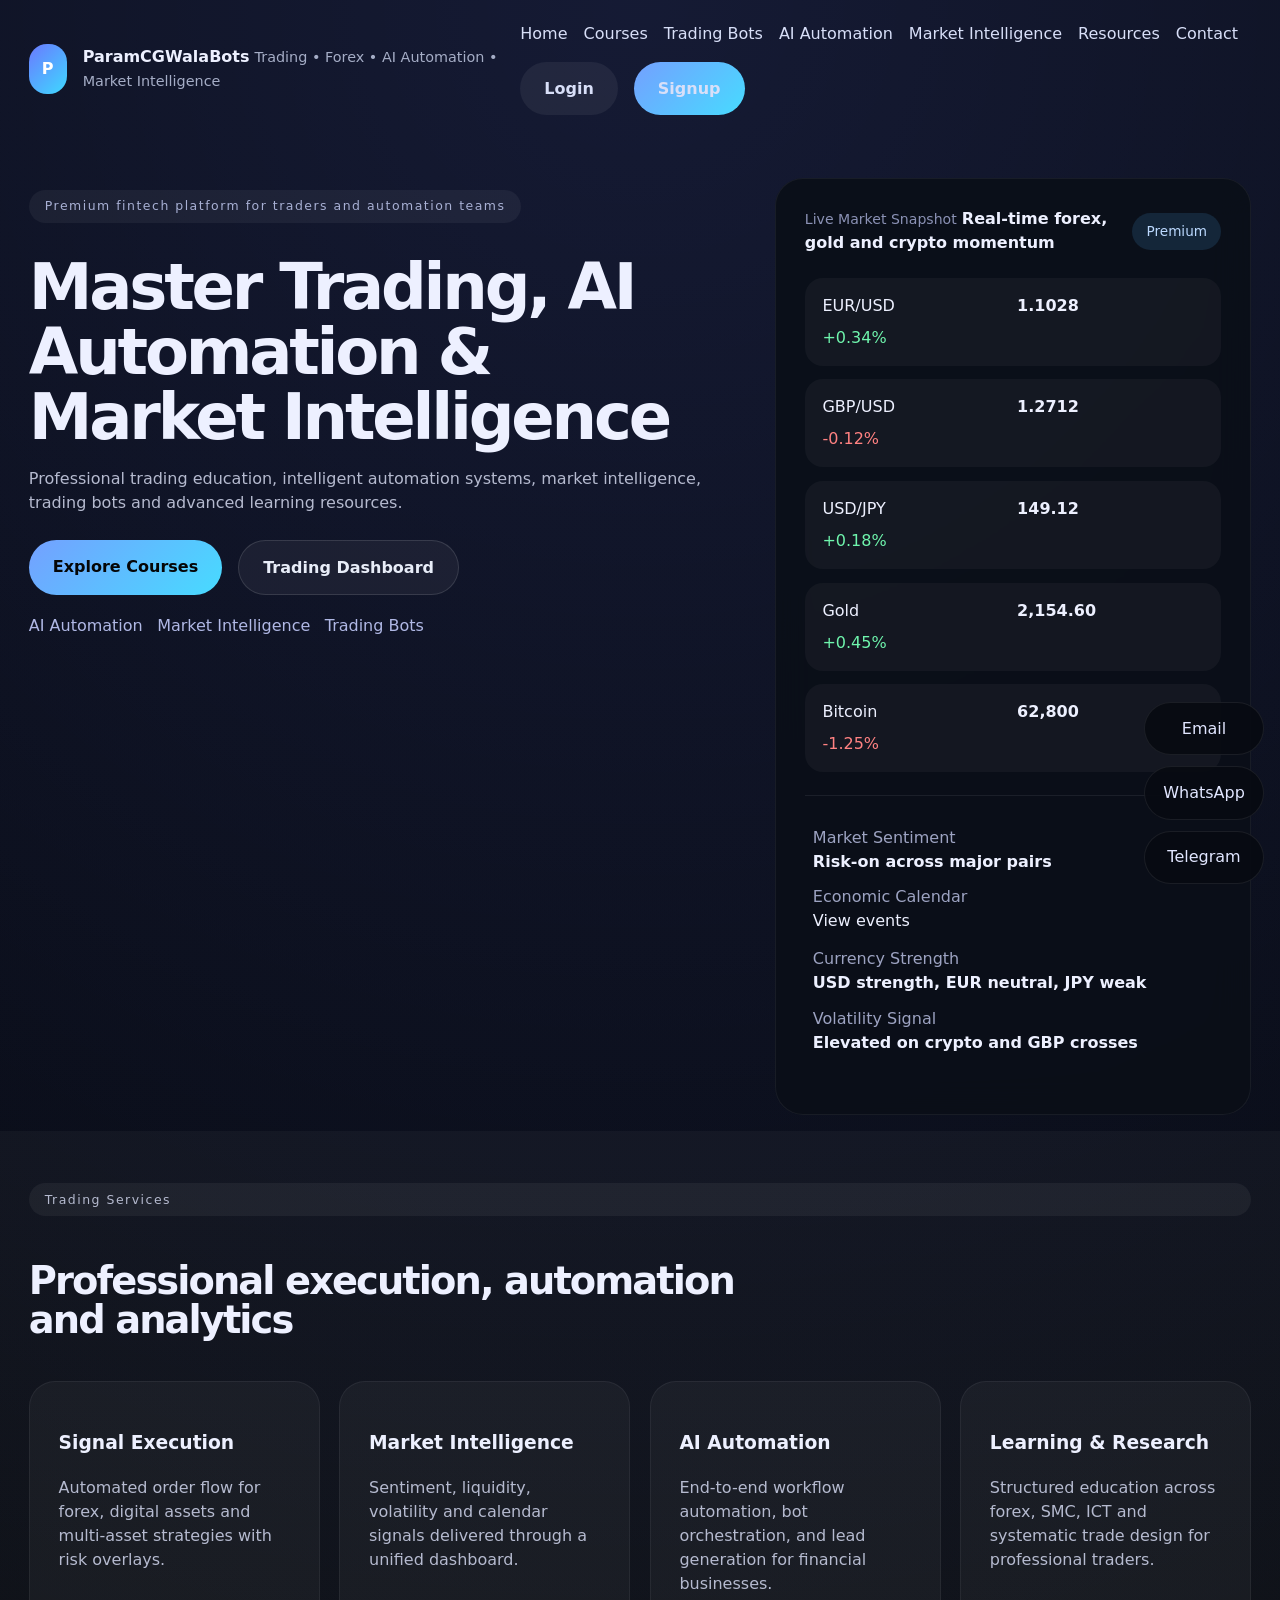
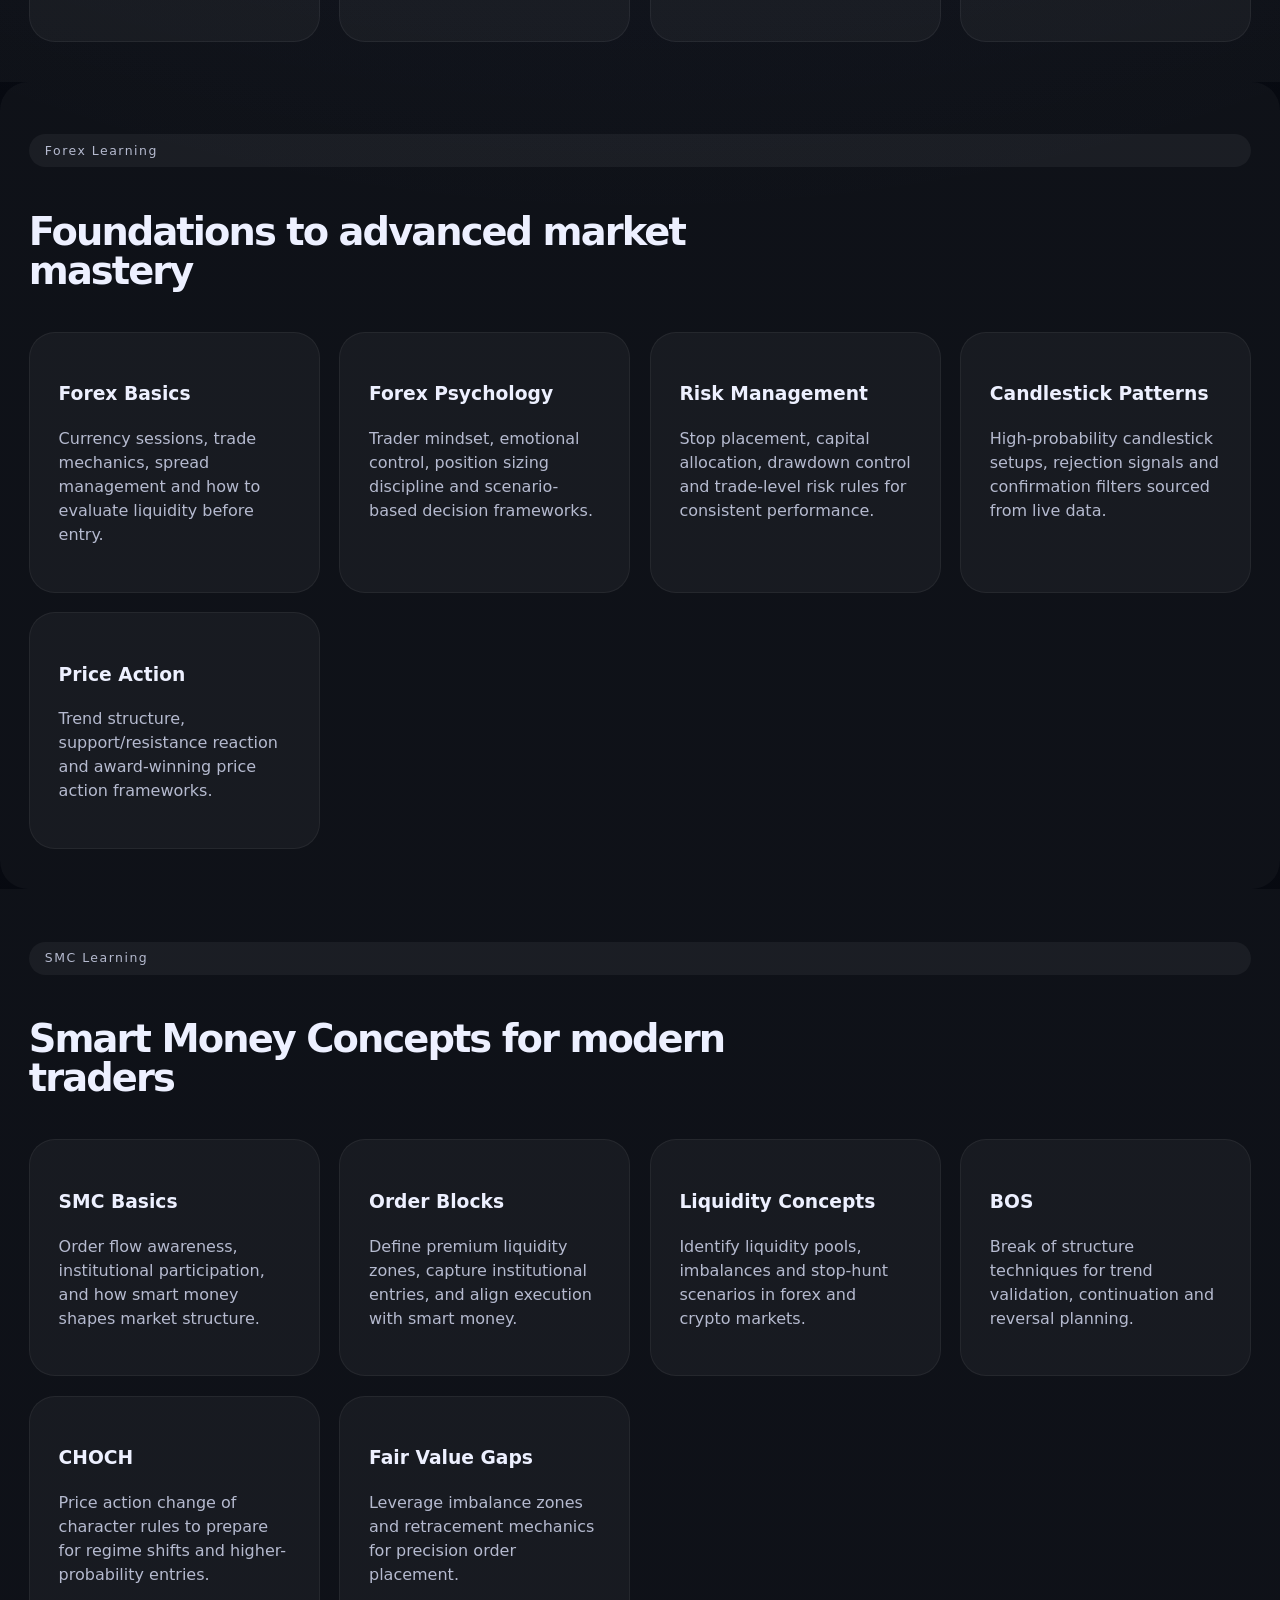
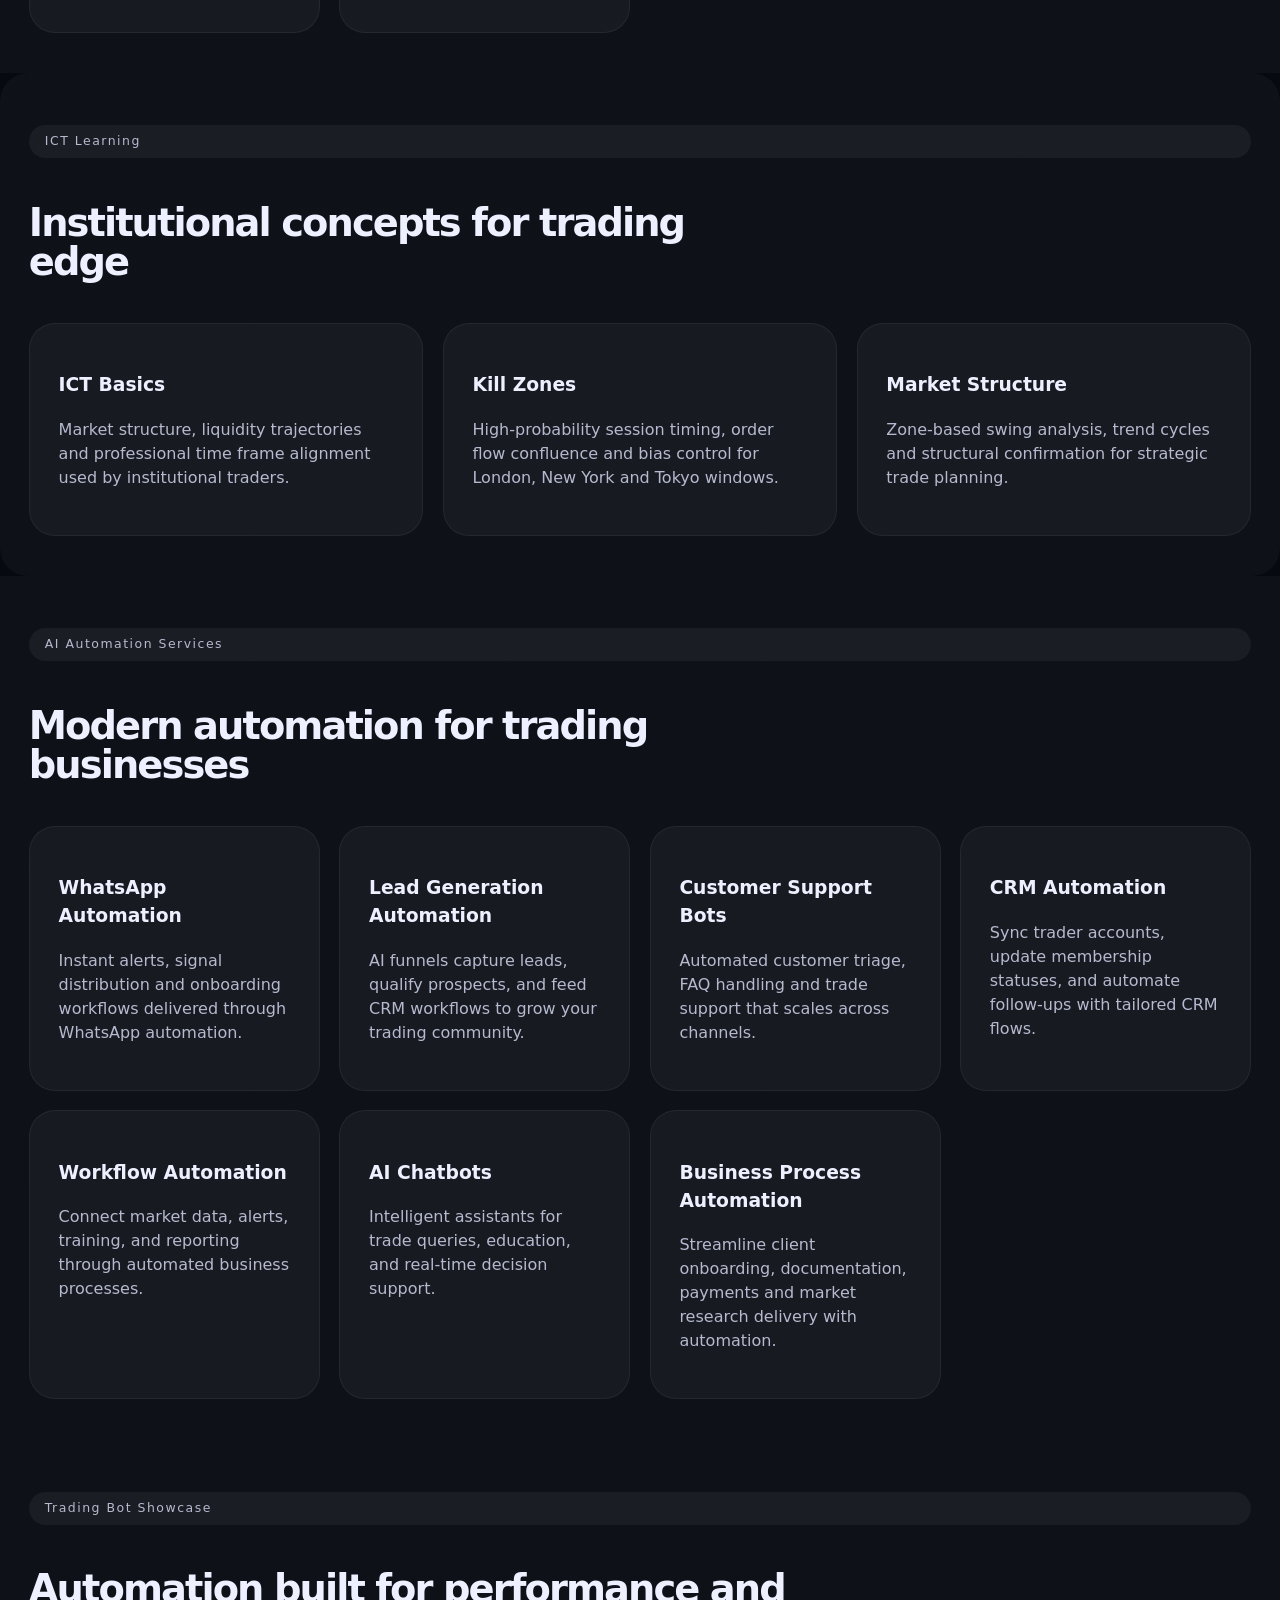
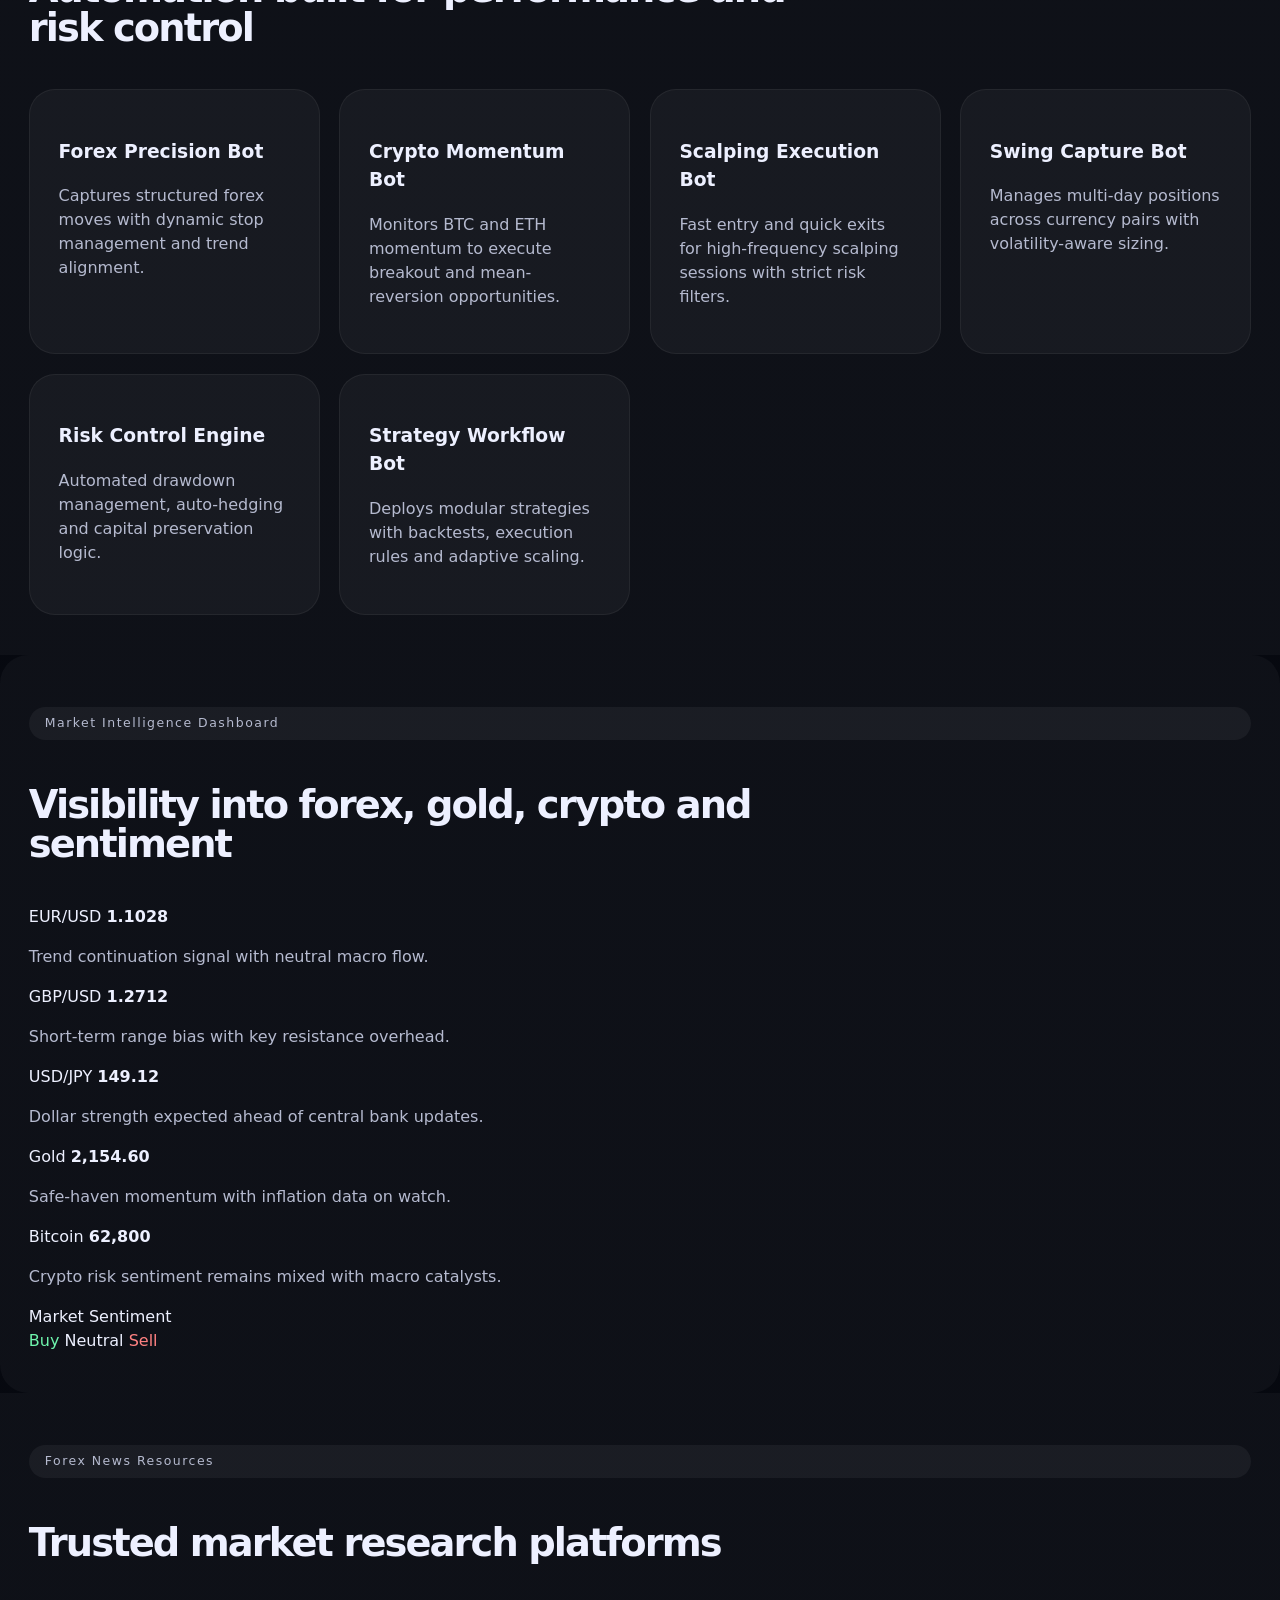
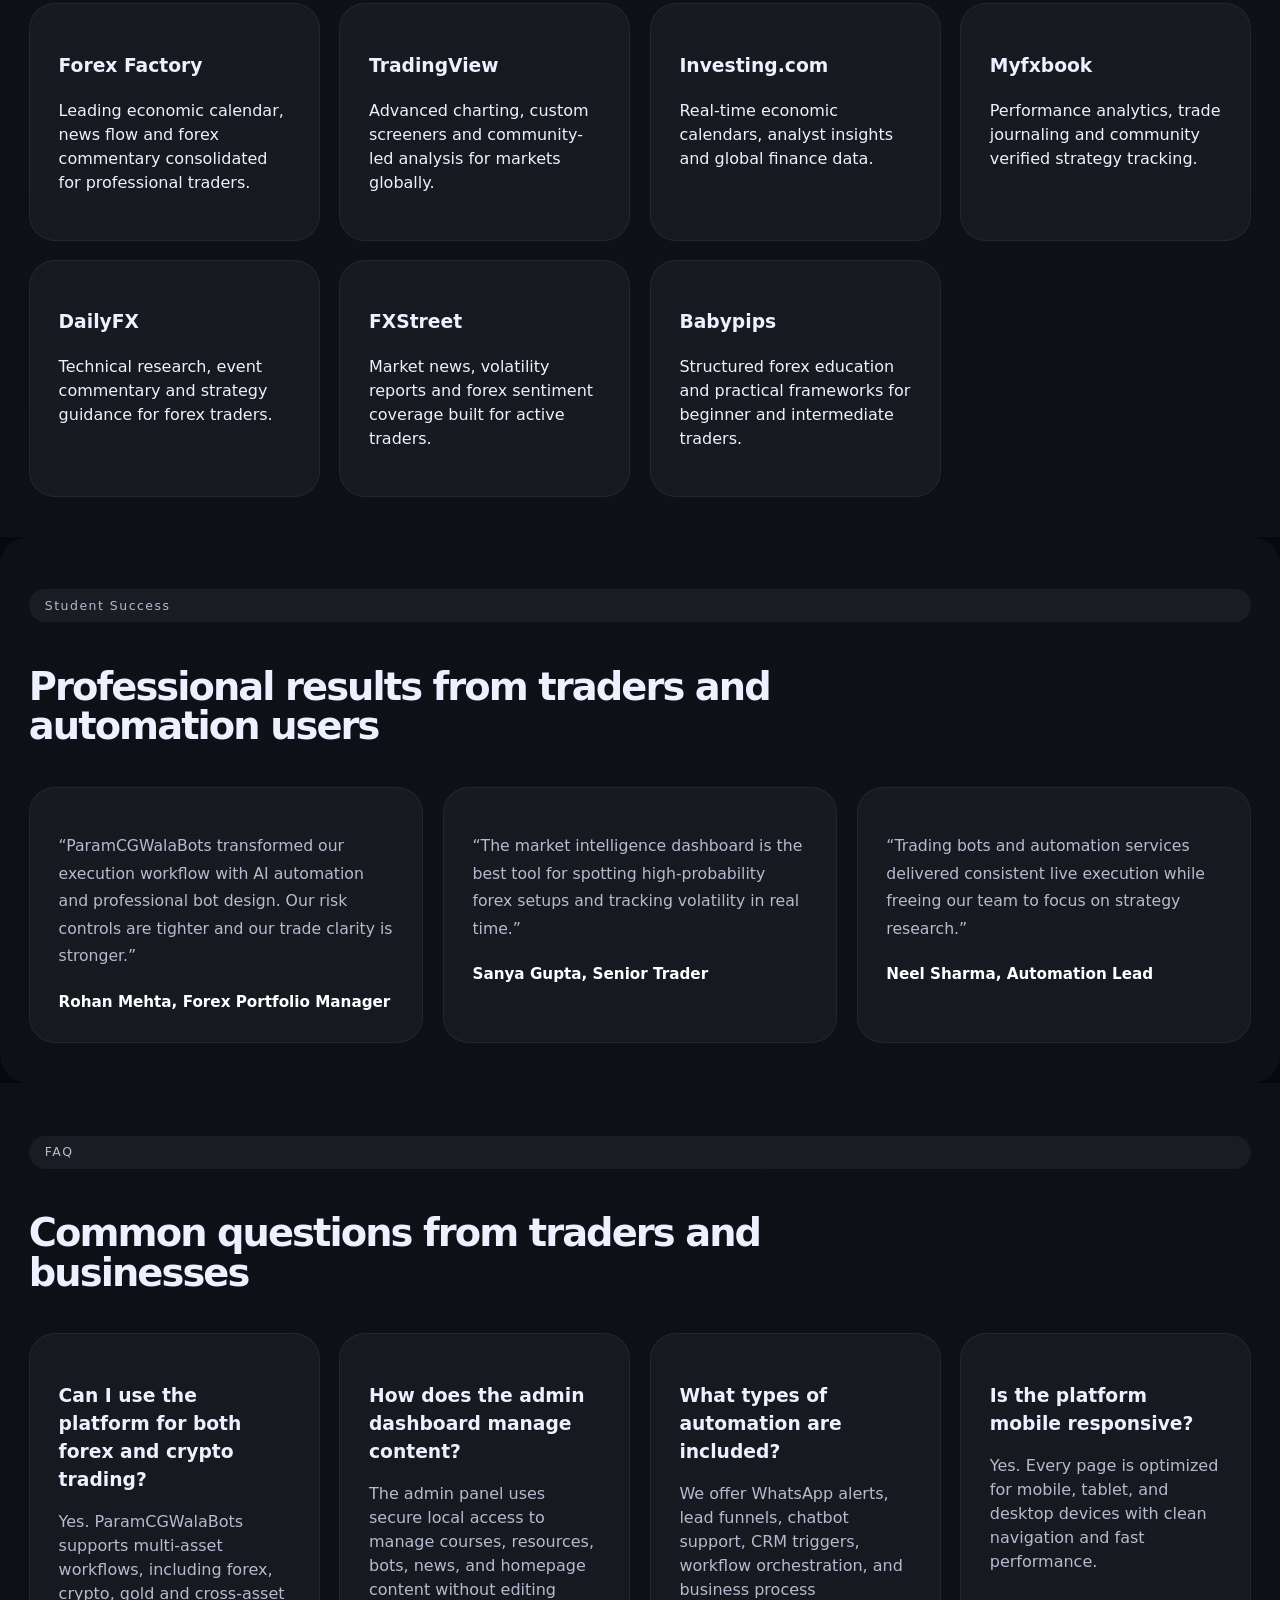
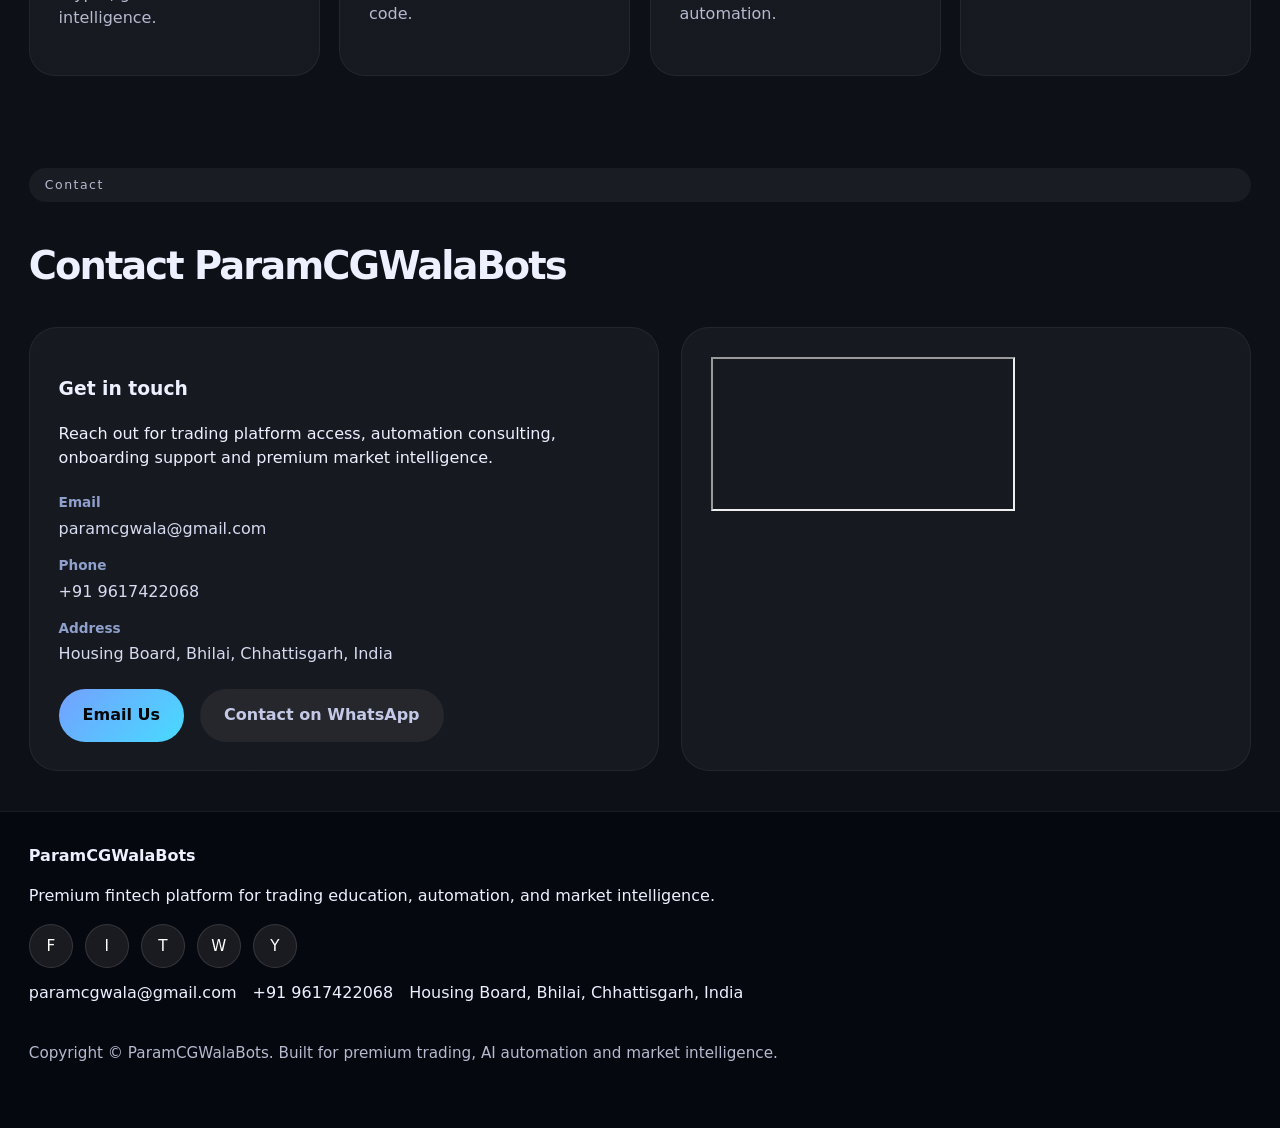
==== index.html @ cef35fbd "Initial premium fintech website" ====
<!DOCTYPE html>
<html lang="en">
<head>
  <meta charset="UTF-8" />
  <meta name="viewport" content="width=device-width, initial-scale=1.0" />
  <title>ParamCGWalaBots | Trading, Forex, AI Automation & Market Intelligence</title>
  <meta name="description" content="ParamCGWalaBots is a premium fintech SaaS platform with trading education, AI automation, trading bots, market intelligence and premium resources for professional traders." />
  <meta name="robots" content="index, follow" />
  <meta property="og:title" content="ParamCGWalaBots | Trading, Forex, AI Automation & Market Intelligence" />
  <meta property="og:description" content="A premium fintech platform for trading firms, automation agencies, and professional traders seeking market intelligence, bots, and education." />
  <meta property="og:type" content="website" />
  <meta property="og:url" content="https://paramcgwala.com/" />
  <meta property="og:image" content="https://paramcgwala.com/og-image.png" />
  <link rel="canonical" href="https://paramcgwala.com/" />
  <link rel="stylesheet" href="styles.css" />
</head>
<body>
  <div class="site-shell">
    <header class="topbar">
      <div class="brand">
        <div class="brand-mark">P</div>
        <div>
          <strong>ParamCGWalaBots</strong>
          <span>Trading • Forex • AI Automation • Market Intelligence</span>
        </div>
      </div>
      <nav class="nav-links">
        <a href="index.html">Home</a>
        <a href="courses.html">Courses</a>
        <a href="trading-bots.html">Trading Bots</a>
        <a href="ai-automation.html">AI Automation</a>
        <a href="intelligence.html">Market Intelligence</a>
        <a href="resources.html">Resources</a>
        <a href="contact.html">Contact</a>
        <a class="button button-outline admin-link hidden" href="admin.html">Admin</a>
        <a class="button button-soft" href="login.html">Login</a>
        <a class="button button-primary" href="signup.html">Signup</a>
      </nav>
    </header>

    <main>
      <section class="hero" id="hero">
        <div class="hero-copy">
          <p class="eyebrow">Premium fintech platform for traders and automation teams</p>
          <h1>Master Trading, AI Automation & Market Intelligence</h1>
          <p class="hero-text">ParamCGWalaBots delivers a sophisticated trading experience with education, professional automation, market data, and bot execution designed for active traders and fintech firms.</p>
          <div class="hero-actions">
            <a class="button button-primary" href="courses.html">Explore Courses</a>
            <a class="button button-outline" href="admin.html">Trading Dashboard</a>
          </div>
          <div class="hero-links">
            <a href="ai-automation.html">AI Automation</a>
            <a href="intelligence.html">Market Intelligence</a>
            <a href="trading-bots.html">Trading Bots</a>
          </div>
        </div>
        <aside class="hero-panel">
          <div class="panel-head">
            <div>
              <span class="panel-label">Live Market Snapshot</span>
              <strong>Real-time forex, gold and crypto momentum</strong>
            </div>
            <div class="status-pill">Premium</div>
          </div>
          <div class="ticker-grid">
            <div class="ticker-item">
              <span>EUR/USD</span>
              <strong>1.1028</strong>
              <span class="positive">+0.34%</span>
            </div>
            <div class="ticker-item">
              <span>GBP/USD</span>
              <strong>1.2712</strong>
              <span class="negative">-0.12%</span>
            </div>
            <div class="ticker-item">
              <span>USD/JPY</span>
              <strong>149.12</strong>
              <span class="positive">+0.18%</span>
            </div>
            <div class="ticker-item">
              <span>Gold</span>
              <strong>2,154.60</strong>
              <span class="positive">+0.45%</span>
            </div>
            <div class="ticker-item">
              <span>Bitcoin</span>
              <strong>62,800</strong>
              <span class="negative">-1.25%</span>
            </div>
          </div>
          <div class="market-panel">
            <div class="metric-row">
              <div>
                <span>Market Sentiment</span>
                <strong>Risk-on across major pairs</strong>
              </div>
              <div>
                <span>Economic Calendar</span>
                <a href="https://www.investing.com/economic-calendar/" target="_blank" rel="noopener noreferrer">View events</a>
              </div>
            </div>
            <div class="metric-row">
              <div>
                <span>Currency Strength</span>
                <strong>USD strength, EUR neutral, JPY weak</strong>
              </div>
              <div>
                <span>Volatility Signal</span>
                <strong>Elevated on crypto and GBP crosses</strong>
              </div>
            </div>
          </div>
        </aside>
      </section>

      <section class="section-panel" id="services">
        <div class="section-heading">
          <p class="eyebrow">Trading Services</p>
          <h2>Professional execution, automation and analytics</h2>
        </div>
        <div class="service-grid">
          <article class="service-card">
            <h3>Signal Execution</h3>
            <p>Automated order flow for forex, digital assets and multi-asset strategies with risk overlays.</p>
          </article>
          <article class="service-card">
            <h3>Market Intelligence</h3>
            <p>Sentiment, liquidity, volatility and calendar signals delivered through a unified dashboard.</p>
          </article>
          <article class="service-card">
            <h3>AI Automation</h3>
            <p>End-to-end workflow automation, bot orchestration, and lead generation for financial businesses.</p>
          </article>
          <article class="service-card">
            <h3>Learning & Research</h3>
            <p>Structured education across forex, SMC, ICT and systematic trade design for professional traders.</p>
          </article>
        </div>
      </section>

      <section class="section-panel section-alt" id="forex-learning">
        <div class="section-heading">
          <p class="eyebrow">Forex Learning</p>
          <h2>Foundations to advanced market mastery</h2>
        </div>
        <div class="feature-grid">
          <article class="feature-card">
            <h3>Forex Basics</h3>
            <p>Currency sessions, trade mechanics, spread management and how to evaluate liquidity before entry.</p>
          </article>
          <article class="feature-card">
            <h3>Forex Psychology</h3>
            <p>Trader mindset, emotional control, position sizing discipline and scenario-based decision frameworks.</p>
          </article>
          <article class="feature-card">
            <h3>Risk Management</h3>
            <p>Stop placement, capital allocation, drawdown control and trade-level risk rules for consistent performance.</p>
          </article>
          <article class="feature-card">
            <h3>Candlestick Patterns</h3>
            <p>High-probability candlestick setups, rejection signals and confirmation filters sourced from live data.</p>
          </article>
          <article class="feature-card">
            <h3>Price Action</h3>
            <p>Trend structure, support/resistance reaction and award-winning price action frameworks.</p>
          </article>
        </div>
      </section>

      <section class="section-panel" id="smc-learning">
        <div class="section-heading">
          <p class="eyebrow">SMC Learning</p>
          <h2>Smart Money Concepts for modern traders</h2>
        </div>
        <div class="feature-grid">
          <article class="feature-card">
            <h3>SMC Basics</h3>
            <p>Order flow awareness, institutional participation, and how smart money shapes market structure.</p>
          </article>
          <article class="feature-card">
            <h3>Order Blocks</h3>
            <p>Define premium liquidity zones, capture institutional entries, and align execution with smart money.</p>
          </article>
          <article class="feature-card">
            <h3>Liquidity Concepts</h3>
            <p>Identify liquidity pools, imbalances and stop-hunt scenarios in forex and crypto markets.</p>
          </article>
          <article class="feature-card">
            <h3>BOS</h3>
            <p>Break of structure techniques for trend validation, continuation and reversal planning.</p>
          </article>
          <article class="feature-card">
            <h3>CHOCH</h3>
            <p>Price action change of character rules to prepare for regime shifts and higher-probability entries.</p>
          </article>
          <article class="feature-card">
            <h3>Fair Value Gaps</h3>
            <p>Leverage imbalance zones and retracement mechanics for precision order placement.</p>
          </article>
        </div>
      </section>

      <section class="section-panel section-alt" id="ict-learning">
        <div class="section-heading">
          <p class="eyebrow">ICT Learning</p>
          <h2>Institutional concepts for trading edge</h2>
        </div>
        <div class="feature-grid">
          <article class="feature-card">
            <h3>ICT Basics</h3>
            <p>Market structure, liquidity trajectories and professional time frame alignment used by institutional traders.</p>
          </article>
          <article class="feature-card">
            <h3>Kill Zones</h3>
            <p>High-probability session timing, order flow confluence and bias control for London, New York and Tokyo windows.</p>
          </article>
          <article class="feature-card">
            <h3>Market Structure</h3>
            <p>Zone-based swing analysis, trend cycles and structural confirmation for strategic trade planning.</p>
          </article>
        </div>
      </section>

      <section class="section-panel" id="ai-services">
        <div class="section-heading">
          <p class="eyebrow">AI Automation Services</p>
          <h2>Modern automation for trading businesses</h2>
        </div>
        <div class="service-grid">
          <article class="service-card">
            <h3>WhatsApp Automation</h3>
            <p>Instant alerts, signal distribution and onboarding workflows delivered through WhatsApp automation.</p>
          </article>
          <article class="service-card">
            <h3>Lead Generation Automation</h3>
            <p>AI funnels capture leads, qualify prospects, and feed CRM workflows to grow your trading community.</p>
          </article>
          <article class="service-card">
            <h3>Customer Support Bots</h3>
            <p>Automated customer triage, FAQ handling and trade support that scales across channels.</p>
          </article>
          <article class="service-card">
            <h3>CRM Automation</h3>
            <p>Sync trader accounts, update membership statuses, and automate follow-ups with tailored CRM flows.</p>
          </article>
          <article class="service-card">
            <h3>Workflow Automation</h3>
            <p>Connect market data, alerts, training, and reporting through automated business processes.</p>
          </article>
          <article class="service-card">
            <h3>AI Chatbots</h3>
            <p>Intelligent assistants for trade queries, education, and real-time decision support.</p>
          </article>
          <article class="service-card">
            <h3>Business Process Automation</h3>
            <p>Streamline client onboarding, documentation, payments and market research delivery with automation.</p>
          </article>
        </div>
      </section>

      <section class="section-panel" id="bot-showcase">
        <div class="section-heading">
          <p class="eyebrow">Trading Bot Showcase</p>
          <h2>Automation built for performance and risk control</h2>
        </div>
        <div class="bot-grid">
          <article class="bot-card">
            <h3>Forex Precision Bot</h3>
            <p>Captures structured forex moves with dynamic stop management and trend alignment.</p>
          </article>
          <article class="bot-card">
            <h3>Crypto Momentum Bot</h3>
            <p>Monitors BTC and ETH momentum to execute breakout and mean-reversion opportunities.</p>
          </article>
          <article class="bot-card">
            <h3>Scalping Execution Bot</h3>
            <p>Fast entry and quick exits for high-frequency scalping sessions with strict risk filters.</p>
          </article>
          <article class="bot-card">
            <h3>Swing Capture Bot</h3>
            <p>Manages multi-day positions across currency pairs with volatility-aware sizing.</p>
          </article>
          <article class="bot-card">
            <h3>Risk Control Engine</h3>
            <p>Automated drawdown management, auto-hedging and capital preservation logic.</p>
          </article>
          <article class="bot-card">
            <h3>Strategy Workflow Bot</h3>
            <p>Deploys modular strategies with backtests, execution rules and adaptive scaling.</p>
          </article>
        </div>
      </section>

      <section class="section-panel section-alt" id="market-dashboard">
        <div class="section-heading">
          <p class="eyebrow">Market Intelligence Dashboard</p>
          <h2>Visibility into forex, gold, crypto and sentiment</h2>
        </div>
        <div class="dashboard-grid">
          <div class="dashboard-card">
            <span>EUR/USD</span>
            <strong>1.1028</strong>
            <p>Trend continuation signal with neutral macro flow.</p>
          </div>
          <div class="dashboard-card">
            <span>GBP/USD</span>
            <strong>1.2712</strong>
            <p>Short-term range bias with key resistance overhead.</p>
          </div>
          <div class="dashboard-card">
            <span>USD/JPY</span>
            <strong>149.12</strong>
            <p>Dollar strength expected ahead of central bank updates.</p>
          </div>
          <div class="dashboard-card">
            <span>Gold</span>
            <strong>2,154.60</strong>
            <p>Safe-haven momentum with inflation data on watch.</p>
          </div>
          <div class="dashboard-card">
            <span>Bitcoin</span>
            <strong>62,800</strong>
            <p>Crypto risk sentiment remains mixed with macro catalysts.</p>
          </div>
          <div class="dashboard-card chart-card">
            <span>Market Sentiment</span>
            <div class="sentiment-bar">
              <span class="sentiment-item positive">Buy</span>
              <span class="sentiment-item neutral">Neutral</span>
              <span class="sentiment-item negative">Sell</span>
            </div>
          </div>
        </div>
      </section>

      <section class="section-panel" id="news-resources">
        <div class="section-heading">
          <p class="eyebrow">Forex News Resources</p>
          <h2>Trusted market research platforms</h2>
        </div>
        <div class="resource-grid">
          <a class="resource-card" href="https://www.forexfactory.com" target="_blank" rel="noopener noreferrer">
            <h3>Forex Factory</h3>
            <p>Leading economic calendar, news flow and forex commentary consolidated for professional traders.</p>
          </a>
          <a class="resource-card" href="https://www.tradingview.com" target="_blank" rel="noopener noreferrer">
            <h3>TradingView</h3>
            <p>Advanced charting, custom screeners and community-led analysis for markets globally.</p>
          </a>
          <a class="resource-card" href="https://www.investing.com" target="_blank" rel="noopener noreferrer">
            <h3>Investing.com</h3>
            <p>Real-time economic calendars, analyst insights and global finance data.</p>
          </a>
          <a class="resource-card" href="https://www.myfxbook.com" target="_blank" rel="noopener noreferrer">
            <h3>Myfxbook</h3>
            <p>Performance analytics, trade journaling and community verified strategy tracking.</p>
          </a>
          <a class="resource-card" href="https://www.dailyfx.com" target="_blank" rel="noopener noreferrer">
            <h3>DailyFX</h3>
            <p>Technical research, event commentary and strategy guidance for forex traders.</p>
          </a>
          <a class="resource-card" href="https://www.fxstreet.com" target="_blank" rel="noopener noreferrer">
            <h3>FXStreet</h3>
            <p>Market news, volatility reports and forex sentiment coverage built for active traders.</p>
          </a>
          <a class="resource-card" href="https://www.babypips.com" target="_blank" rel="noopener noreferrer">
            <h3>Babypips</h3>
            <p>Structured forex education and practical frameworks for beginner and intermediate traders.</p>
          </a>
        </div>
      </section>

      <section class="section-panel section-alt" id="student-success">
        <div class="section-heading">
          <p class="eyebrow">Student Success</p>
          <h2>Professional results from traders and automation users</h2>
        </div>
        <div class="testimonial-grid">
          <article class="testimonial-card">
            <p>“ParamCGWalaBots transformed our execution workflow with AI automation and professional bot design. Our risk controls are tighter and our trade clarity is stronger.”</p>
            <strong>Rohan Mehta, Forex Portfolio Manager</strong>
          </article>
          <article class="testimonial-card">
            <p>“The market intelligence dashboard is the best tool for spotting high-probability forex setups and tracking volatility in real time.”</p>
            <strong>Sanya Gupta, Senior Trader</strong>
          </article>
          <article class="testimonial-card">
            <p>“Trading bots and automation services delivered consistent live execution while freeing our team to focus on strategy research.”</p>
            <strong>Neel Sharma, Automation Lead</strong>
          </article>
        </div>
      </section>

      <section class="section-panel" id="faq">
        <div class="section-heading">
          <p class="eyebrow">FAQ</p>
          <h2>Common questions from traders and businesses</h2>
        </div>
        <div class="faq-grid">
          <article class="faq-card">
            <h3>Can I use the platform for both forex and crypto trading?</h3>
            <p>Yes. ParamCGWalaBots supports multi-asset workflows, including forex, crypto, gold and cross-asset intelligence.</p>
          </article>
          <article class="faq-card">
            <h3>How does the admin dashboard manage content?</h3>
            <p>The admin panel uses secure local access to manage courses, resources, bots, news, and homepage content without editing code.</p>
          </article>
          <article class="faq-card">
            <h3>What types of automation are included?</h3>
            <p>We offer WhatsApp alerts, lead funnels, chatbot support, CRM triggers, workflow orchestration, and business process automation.</p>
          </article>
          <article class="faq-card">
            <h3>Is the platform mobile responsive?</h3>
            <p>Yes. Every page is optimized for mobile, tablet, and desktop devices with clean navigation and fast performance.</p>
          </article>
        </div>
      </section>

      <section class="section-panel contact-section" id="contact">
        <div class="section-heading">
          <p class="eyebrow">Contact</p>
          <h2>Contact ParamCGWalaBots</h2>
        </div>
        <div class="contact-grid">
          <div class="contact-card contact-details">
            <h3>Get in touch</h3>
            <p>Reach out for trading platform access, automation consulting, onboarding support and premium market intelligence.</p>
            <div class="contact-meta">
              <div><strong>Email</strong><a href="mailto:paramcgwala@gmail.com">paramcgwala@gmail.com</a></div>
              <div><strong>Phone</strong><a href="tel:+919617422068">+91 9617422068</a></div>
              <div><strong>Address</strong><span>Housing Board, Bhilai, Chhattisgarh, India</span></div>
            </div>
            <div class="contact-actions">
              <a class="button button-primary" href="mailto:paramcgwala@gmail.com">Email Us</a>
              <a class="button button-soft" href="https://wa.me/919617422068" target="_blank" rel="noopener noreferrer">Contact on WhatsApp</a>
            </div>
          </div>
          <div class="contact-card contact-map">
            <iframe title="Bhilai Location" src="https://www.google.com/maps?q=Bhilai,+Chhattisgarh,+India&output=embed" loading="lazy"></iframe>
          </div>
        </div>
      </section>
    </main>

    <footer class="site-footer compact-footer">
      <div class="footer-actions">
        <div>
          <strong>ParamCGWalaBots</strong>
          <p>Premium fintech platform for trading education, automation, and market intelligence.</p>
          <div class="social-icons">
            <a href="https://www.facebook.com/profile.php?id=61590147527192" target="_blank" rel="noopener noreferrer" aria-label="Facebook">F</a>
            <a href="https://www.instagram.com/paramcgwala023/" target="_blank" rel="noopener noreferrer" aria-label="Instagram">I</a>
            <a href="https://web.telegram.org/k/" target="_blank" rel="noopener noreferrer" aria-label="Telegram">T</a>
            <a href="https://wa.me/919617422068" target="_blank" rel="noopener noreferrer" aria-label="WhatsApp">W</a>
            <a href="https://www.youtube.com/shorts/gkRGRU7svdE" target="_blank" rel="noopener noreferrer" aria-label="YouTube">Y</a>
          </div>
        </div>
        <div class="footer-links">
          <a class="footer-email" href="mailto:paramcgwala@gmail.com">paramcgwala@gmail.com</a>
          <a class="footer-phone" href="tel:+919617422068">+91 9617422068</a>
          <span class="footer-address">Housing Board, Bhilai, Chhattisgarh, India</span>
        </div>
      </div>
      <div class="footer-meta">
        <p>Copyright © ParamCGWalaBots. Built for premium trading, AI automation and market intelligence.</p>
      </div>
    </footer>
  </div>
  <div class="float-contact">
    <a href="mailto:paramcgwala@gmail.com">Email</a>
    <a href="https://wa.me/919617422068" target="_blank" rel="noopener noreferrer">WhatsApp</a>
    <a href="https://web.telegram.org/k/" target="_blank" rel="noopener noreferrer">Telegram</a>
  </div>
  <script src="app.js" defer></script>
</body>
</html>
---- styles.css ----
/* Premium dark fintech UI */
:root {
  color-scheme: dark;
  font-family: Inter, ui-sans-serif, system-ui, -apple-system, BlinkMacSystemFont, 'Segoe UI', sans-serif;
  font-size: 16px;
  line-height: 1.5;
  color: #edf0ff;
  background: #06080f;
}
* {
  box-sizing: border-box;
}
html {
  scroll-behavior: smooth;
}
body {
  margin: 0;
  min-height: 100vh;
  background: radial-gradient(circle at top, rgba(102, 120, 255, 0.15), transparent 20%), linear-gradient(180deg, #070a11 0%, #06080f 100%);
}
a {
  color: inherit;
  text-decoration: none;
}
button, input, textarea {
  font: inherit;
}
button { cursor: pointer; }
.site-shell, .auth-shell, .dashboard-shell { max-width: 1440px; margin: 0 auto; }
.topbar {
  display: flex;
  justify-content: space-between;
  align-items: center;
  gap: 1rem;
  padding: 1.4rem 1.8rem;
}
.brand {
  display: flex;
  align-items: center;
  gap: 1rem;
}
.brand-mark {
  width: 50px; height: 50px;
  border-radius: 18px;
  display: grid; place-items: center;
  background: linear-gradient(135deg, #6b79ff 0%, #3ed9ff 100%);
  color: #fff; font-weight: 800;
}
.brand strong { font-size: 1rem; }
.brand span { color: #a5adc6; font-size: 0.9rem; }
.nav-links {
  display: flex;
  flex-wrap: wrap;
  gap: 1rem;
  align-items: center;
}
.nav-links a { color: #d8dff8; transition: color 0.2s ease; }
.nav-links a:hover, .nav-links a.active { color: #fff; }
.button {
  border: none;
  border-radius: 999px;
  padding: 0.9rem 1.5rem;
  font-weight: 700;
  transition: transform 0.2s ease, background 0.2s ease;
}
.button:hover { transform: translateY(-2px); }
.button-primary { background: linear-gradient(135deg,#74a0ff,#47dbff); color: #050607; }
.button-outline { background: rgba(255,255,255,0.05); border: 1px solid rgba(255,255,255,0.12); color: #e8edf8; }
.button-soft { background: rgba(255,255,255,0.06); color: #c3c9e6; }
.hero {
  display: grid;
  grid-template-columns: 1.2fr 0.8fr;
  gap: 2rem;
  align-items: start;
  padding: 2.5rem 1.8rem 1rem;
}
.hero-copy { max-width: 680px; }
.eyebrow {
  display: inline-flex;
  padding: 0.45rem 1rem;
  border-radius: 999px;
  background: rgba(255,255,255,0.05);
  color: #a8b0d4;
  letter-spacing: 0.12em;
  font-size: 0.78rem;
}
.hero h1, .section-heading h2, .auth-card h1, .dashboard-header h1 { margin: 1.2rem 0 1rem; font-size: clamp(2.5rem, 5vw, 4rem); line-height: 1.02; letter-spacing: -0.05em; }
.hero-text, .section-heading p, .feature-card p, .service-card p, .bot-card p, .dashboard-card p, .testimonial-card p, .faq-card p, .footer-meta p { color: #b5bacf; }
.hero-actions { display: flex; flex-wrap: wrap; gap: 1rem; margin: 1.6rem 0 1.2rem; }
.hero-links { display: flex; flex-wrap: wrap; gap: 0.9rem; }
.hero-links a { color: #b0b8e5; }
.hero-panel {
  padding: 1.8rem;
  border-radius: 28px;
  background: rgba(11, 15, 24, 0.9);
  border: 1px solid rgba(255,255,255,0.06);
  backdrop-filter: blur(18px);
}
.panel-head { display: flex; justify-content: space-between; gap: 1rem; align-items: center; }
.panel-label { color: #8b92b5; font-size: 0.88rem; }
.status-pill { background: rgba(83, 183, 255, 0.14); color: #bcd9ff; padding: 0.5rem 0.9rem; border-radius: 999px; font-size: 0.85rem; }
.ticker-grid { display: grid; gap: 0.85rem; margin: 1.4rem 0; }
.ticker-item { display: grid; grid-template-columns: minmax(0,1fr) minmax(0,1fr); align-items: center; gap: 0.5rem; padding: 1rem 1.1rem; border-radius: 18px; background: rgba(255,255,255,0.04); }
.ticker-item span, .ticker-item strong { display: block; }
.positive { color: #6ff5ad; }
.negative { color: #ff8282; }
.market-panel { padding: 1rem 0.5rem; border-top: 1px solid rgba(255,255,255,0.07); }
.metric-row { display: grid; gap: 0.7rem; margin: 0.9rem 0; }
.metric-row span { display: block; color: #9da3c2; }
.metric-row strong { display: block; }
.section-panel { padding: 2.5rem 1.8rem; }
.section-alt { background: rgba(255,255,255,0.03); border-radius: 28px; }
.section-heading { display: flex; flex-direction: column; gap: 0.8rem; margin-bottom: 1.6rem; }
.section-heading h2 { font-size: clamp(2rem, 3vw, 3rem); max-width: 760px; }
.service-grid, .feature-grid, .bot-grid, .testimonial-grid, .faq-grid, .resource-grid, .outcome-grid { display: grid; gap: 1.2rem; grid-template-columns: repeat(auto-fit, minmax(240px, 1fr)); }
.service-card, .feature-card, .bot-card, .testimonial-card, .faq-card, .resource-card, .outcome-card { padding: 1.8rem; border-radius: 26px; background: rgba(255,255,255,0.04); border: 1px solid rgba(255,255,255,0.06); transition: transform 0.25s ease, border-color 0.25s ease; }
.service-card:hover, .feature-card:hover, .bot-card:hover, .testimonial-card:hover, .faq-card:hover, .resource-card:hover, .outcome-card:hover { transform: translateY(-3px); border-color: rgba(84, 194, 255, 0.2); }
.bot-card, .outcome-card { min-height: 220px; }
.testimonial-card p { margin-bottom: 1.25rem; font-size: 0.98rem; line-height: 1.75; }
.testimonial-card strong { color: #fff; font-size: 0.95rem; }
.faq-card h3 { margin-bottom: 0.9rem; }
.contact-section .contact-grid, .contact-panel .contact-grid { display: grid; grid-template-columns: 1.05fr 0.95fr; gap: 1.4rem; }
.contact-details, .contact-form-card, .contact-map { padding: 1.8rem; border-radius: 28px; background: rgba(255,255,255,0.04); border: 1px solid rgba(255,255,255,0.06); }
.contact-meta { display: grid; gap: 0.9rem; margin: 1.4rem 0; }
.contact-meta div { display: grid; gap: 0.25rem; }
.contact-meta strong { color: #8fa0cc; font-size: 0.85rem; }
.contact-meta a, .contact-meta span { color: #d5dbf0; }
.contact-actions { display: flex; flex-wrap: wrap; gap: 1rem; margin-top: 1rem; }
.map-card iframe, .map-frame iframe { width: 100%; min-height: 280px; border: 0; border-radius: 22px; }
.form-grid { display: grid; gap: 1rem; grid-template-columns: repeat(2, minmax(0, 1fr)); }
label { display: grid; gap: 0.65rem; color: #c7cfe8; font-size: 0.95rem; }
input, textarea { width: 100%; border-radius: 16px; border: 1px solid rgba(255,255,255,0.1); background: rgba(255,255,255,0.05); color: #f3f7ff; padding: 1rem; outline: none; }
input:focus, textarea:focus { border-color: rgba(100, 150, 255, 0.8); box-shadow: 0 0 0 4px rgba(74, 139, 255, 0.12); }
.full-width { grid-column: 1 / -1; }
.site-footer { padding: 2rem 1.8rem 3rem; border-top: 1px solid rgba(255,255,255,0.08); }
.footer-actions { display: flex; justify-content: space-between; gap: 1rem; flex-wrap: wrap; }
.footer-links { display: flex; flex-wrap: wrap; gap: 1rem; align-items: center; }
.footer-meta { margin-top: 1.3rem; color: #9299b8; font-size: 0.95rem; }
..footer-links a { color: #cdd2ec; }
.social-icons { display: flex; flex-wrap: wrap; gap: 0.75rem; margin-top: 1rem; }
.social-icons a { display: inline-flex; align-items: center; justify-content: center; width: 44px; height: 44px; border-radius: 50%; background: rgba(255,255,255,0.08); color: #fff; font-size: 0.95rem; border: 1px solid rgba(255,255,255,0.12); transition: transform 0.2s ease, background 0.2s ease; }
.social-icons a:hover { background: rgba(71, 125, 255, 0.16); transform: translateY(-2px); }
.premium-cta { padding: 2.5rem 1.8rem; margin: 1rem 0; border-radius: 28px; background: linear-gradient(180deg, rgba(44, 61, 90, 0.95), rgba(10, 14, 24, 0.95)); border: 1px solid rgba(255,255,255,0.08); }
.premium-cta .cta-card { display: grid; gap: 1rem; align-items: start; }
.premium-cta .button-group { display: flex; flex-wrap: wrap; gap: 1rem; margin-top: 0.8rem; }
.community-section { padding: 2.5rem 1.8rem; }
.community-grid { display: grid; gap: 1.2rem; grid-template-columns: repeat(auto-fit, minmax(240px, 1fr)); }
.community-card { padding: 1.8rem; border-radius: 24px; background: rgba(255,255,255,0.04); border: 1px solid rgba(255,255,255,0.06); }
.compact-footer .footer-actions { gap: 0.8rem; padding-bottom: 1rem; }
.float-contact { position: fixed; right: 1rem; bottom: 1rem; display: grid; gap: 0.7rem; z-index: 30; }
.float-contact a { display: inline-flex; align-items: center; justify-content: center; min-width: 120px; padding: 0.85rem 1rem; border-radius: 999px; background: rgba(8,11,18,0.95); border: 1px solid rgba(255,255,255,0.08); color: #e1e6ff; }
.auth-shell { min-height: 100vh; display: flex; flex-direction: column; padding: 1.5rem 1rem 3rem; }
.auth-header, .dashboard-header { display: flex; justify-content: space-between; align-items: center; padding: 1.2rem 1.8rem; }
.auth-header .brand-inline, .brand-inline { font-weight: 800; font-size: 1.05rem; }
.auth-panel { display: grid; grid-template-columns: 1.1fr 0.9fr; gap: 2rem; padding: 0 1.8rem 3rem; }
.auth-card, .auth-info, .dashboard-sidebar, .dashboard-main, .section-panel { background: rgba(255,255,255,0.03); }
.auth-card { padding: 2rem; border-radius: 28px; border: 1px solid rgba(255,255,255,0.08); }
.auth-info { padding: 2rem; border-radius: 28px; }
.auth-info h2 { margin-top: 1rem; }
.auth-feature-list { display: grid; gap: 0.9rem; margin-top: 1.4rem; color: #c7cfed; }
.password-input { position: relative; }
.toggle-password { position: absolute; top: 50%; right: 0.9rem; transform: translateY(-50%); background: transparent; border: none; color: #99a6c6; font-weight: 700; }
.dashboard-shell { display: grid; grid-template-columns: 280px 1fr; min-height: 100vh; }
.dashboard-sidebar { padding: 2rem 1.4rem; border-right: 1px solid rgba(255,255,255,0.08); }
.dashboard-nav { display: grid; gap: 0.8rem; margin-top: 2rem; }
.dashboard-nav a { display: block; padding: 1rem 1.1rem; border-radius: 16px; color: #c5c9e2; transition: 0.2s ease; }
.dashboard-nav a:hover, .dashboard-nav a.active { background: rgba(74, 139, 255, 0.12); color: #fff; transform: translateX(2px); }
.sidebar-footer { margin-top: auto; }
.dashboard-main { padding: 2rem 2.2rem; }
.dashboard-cards { display: grid; gap: 1rem; grid-template-columns: repeat(auto-fit, minmax(220px, 1fr)); }
.metric-card { padding: 1.6rem; border-radius: 24px; border: 1px solid rgba(255,255,255,0.08); }
.metric-card span, .metric-card p { color: #a7aecd; }
.metric-card strong { display: block; margin: 0.9rem 0; font-size: 2rem; }
.dashboard-block { margin-top: 2rem; }
.inline-panel { display: flex; justify-content: space-between; align-items: center; gap: 1rem; margin-bottom: 1rem; }
.table-card { overflow-x: auto; border-radius: 24px; border: 1px solid rgba(255,255,255,0.08); }
table { width: 100%; border-collapse: collapse; }
th, td { padding: 1rem 1.2rem; text-align: left; }
thead th { color: #b4bad0; border-bottom: 1px solid rgba(255,255,255,0.08); }
tbody tr:hover { background: rgba(255,255,255,0.04); }
.admin-card { border-radius: 24px; padding: 1.6rem; }
.modal {
  position: fixed;
  inset: 0;
  display: flex;
  align-items: center;
  justify-content: center;
  padding: 1.25rem;
  background: rgba(3, 7, 18, 0.88);
  z-index: 50;
}
.hidden {
  display: none !important;
}
.modal.hidden {
  display: none;
}
.modal-panel {
  width: min(100%, 960px);
  max-height: min(100%, 900px);
  overflow: auto;
  border-radius: 28px;
  padding: 1.75rem;
  background: rgba(8, 12, 22, 0.98);
  border: 1px solid rgba(255, 255, 255, 0.08);
  box-shadow: 0 32px 80px rgba(0, 0, 0, 0.35);
}
.modal-header {
  display: flex;
  justify-content: space-between;
  align-items: flex-start;
  gap: 1rem;
  margin-bottom: 1.25rem;
}
.modal-header h2 {
  margin: 0;
  font-size: 1.5rem;
}
.modal-grid {
  display: grid;
  gap: 1rem;
  grid-template-columns: repeat(2, minmax(0, 1fr));
}
.modal-row {
  display: grid;
  gap: 0.55rem;
}
.modal-row.full {
  grid-column: 1 / -1;
}
.modal-row label {
  display: grid;
  gap: 0.5rem;
  color: #c7cfe8;
  font-size: 0.95rem;
}
.modal-row input,
.modal-row textarea,
.modal-row select {
  width: 100%;
  border-radius: 16px;
  border: 1px solid rgba(255,255,255,0.1);
  background: rgba(255,255,255,0.05);
  color: #f3f7ff;
  padding: 0.95rem 1rem;
}
.modal-footer {
  display: flex;
  justify-content: flex-end;
  gap: 1rem;
  margin-top: 1.25rem;
  flex-wrap: wrap;
}
.editor-help {
  color: #b5bacf;
  margin-top: 0.75rem;
}
.dashboard-intro {
  color: #b2baea;
  max-width: 760px;
  margin-top: 0.6rem;
}
textarea { resize: vertical; }
@media (max-width: 1100px) {
  .hero, .contact-panel .contact-grid, .dashboard-shell, .auth-panel, .dashboard-grid { grid-template-columns: 1fr; }
  .dashboard-sidebar { position: relative; min-height: auto; border-right: none; }
}
@media (max-width: 860px) {
  .topbar, .auth-header, .dashboard-header, .site-shell, .auth-panel, .dashboard-main { padding-left: 1rem; padding-right: 1rem; }
  .hero h1 { font-size: 2.7rem; }
  .hero-panel, .auth-card, .auth-info, .dashboard-main { padding: 1.4rem; }
  .hero-actions, .hero-links { flex-direction: column; }
  .nav-links { justify-content: flex-start; }
}
@media (max-width: 620px) {
  .topbar, .auth-header, .dashboard-header { flex-direction: column; align-items: stretch; }
  .nav-links, .footer-actions, .form-grid { grid-template-columns: 1fr; }
  .button, .toggle-password, .float-contact a { width: 100%; }
  .float-contact { left: 0.75rem; right: 0.75rem; }
  .map-card iframe { min-height: 240px; }
  .footer-links { justify-content: flex-start; }
}
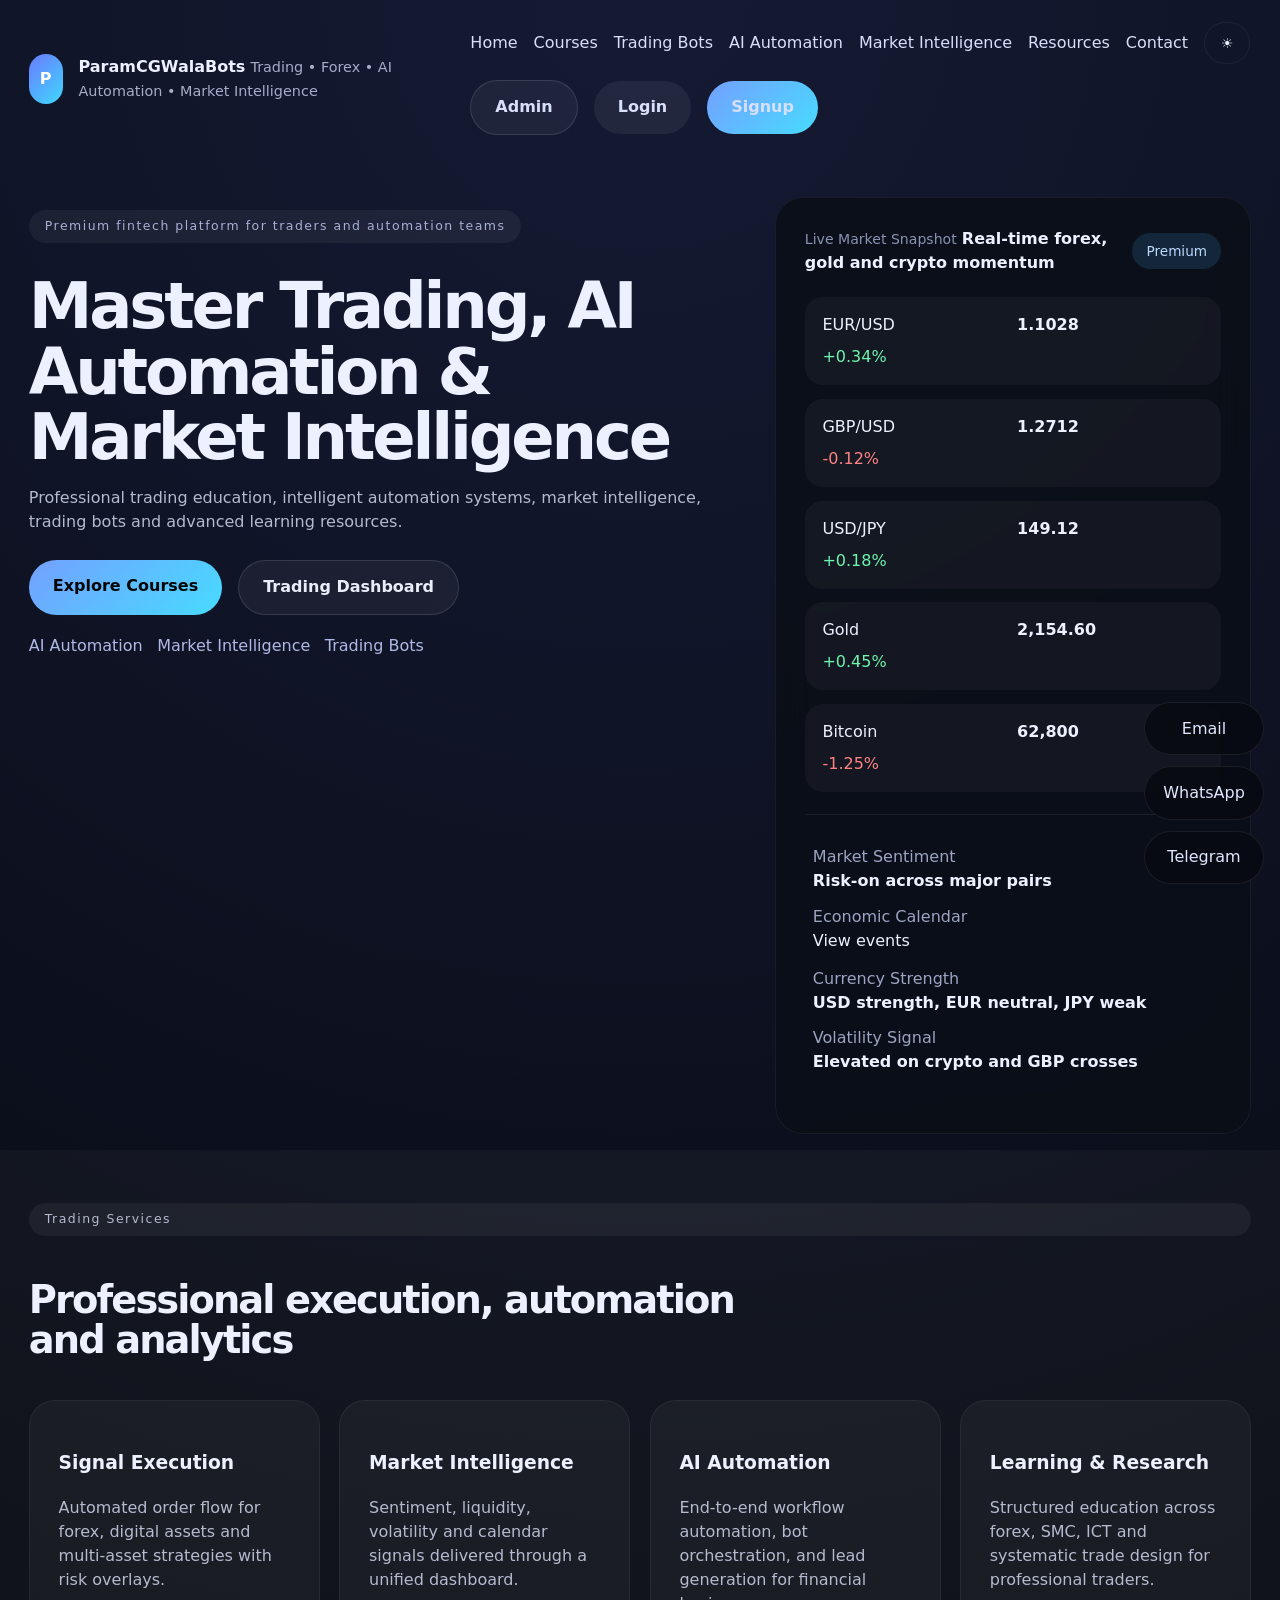
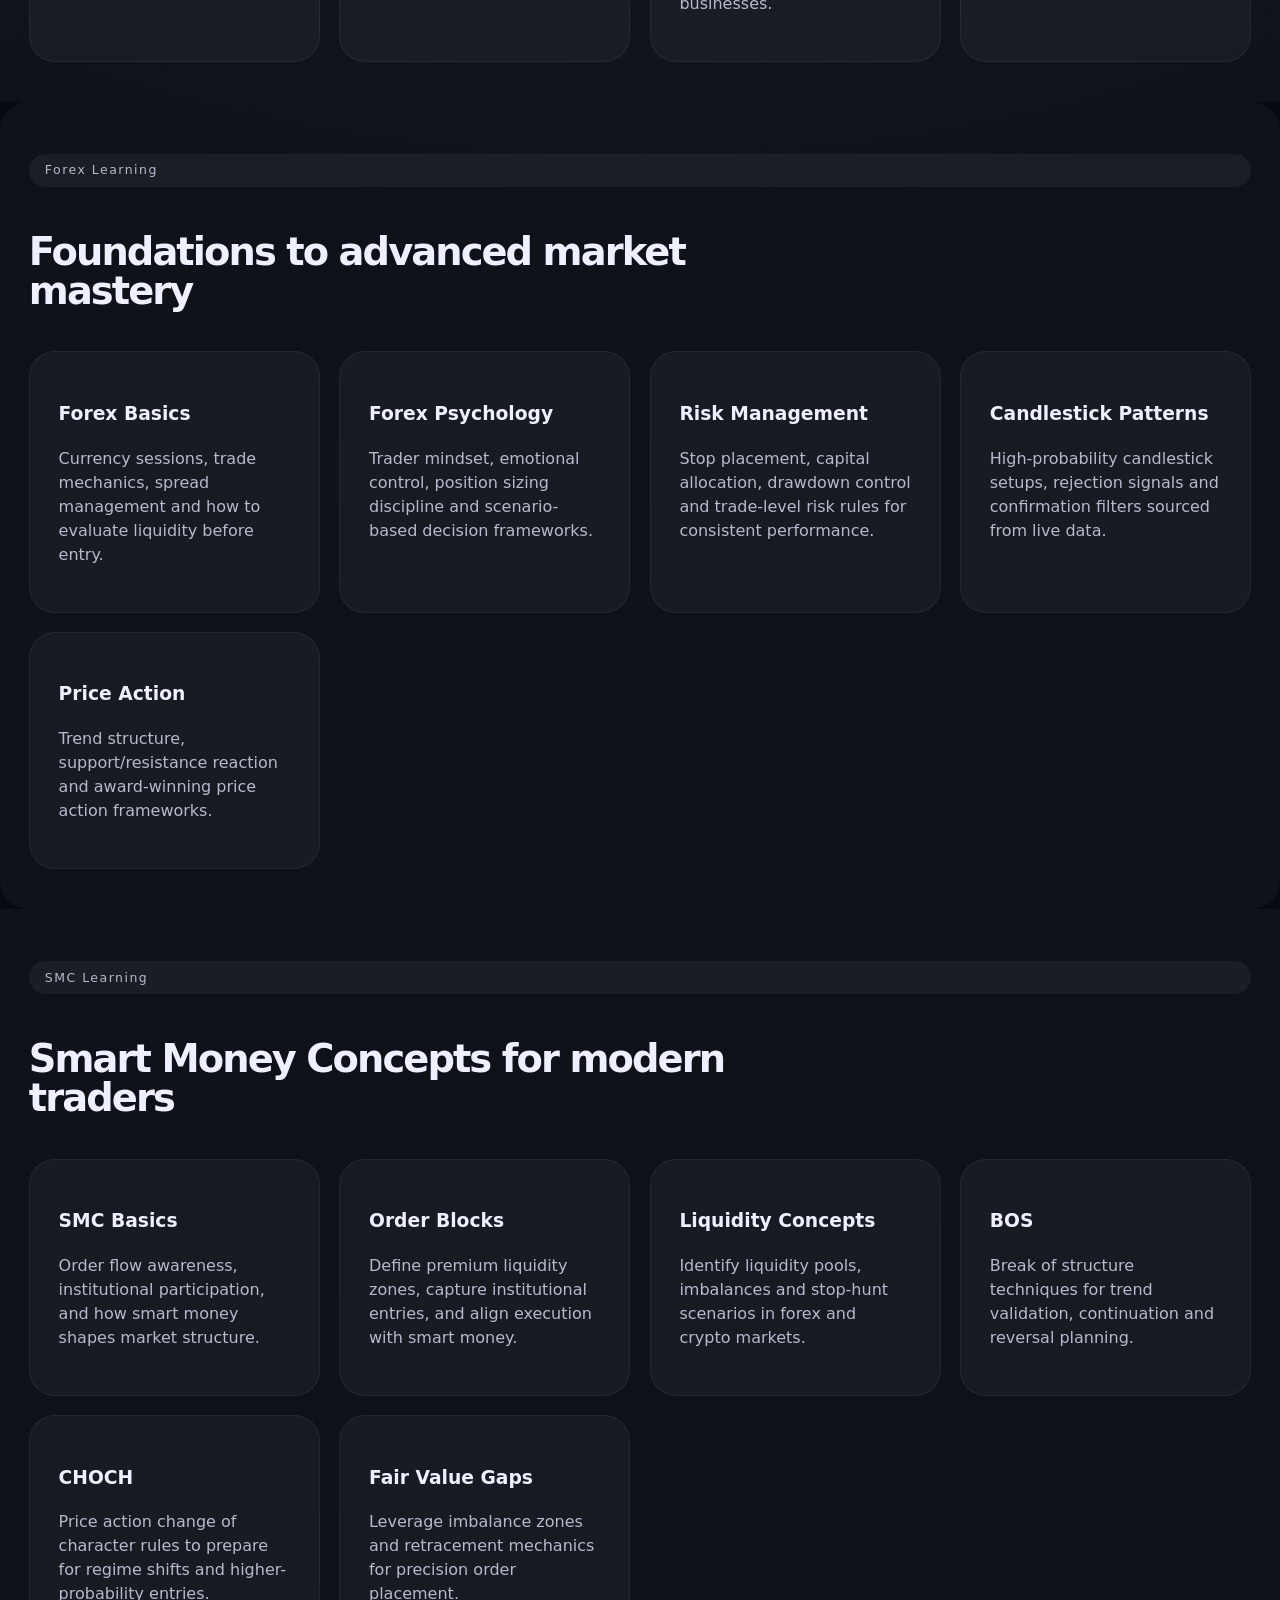
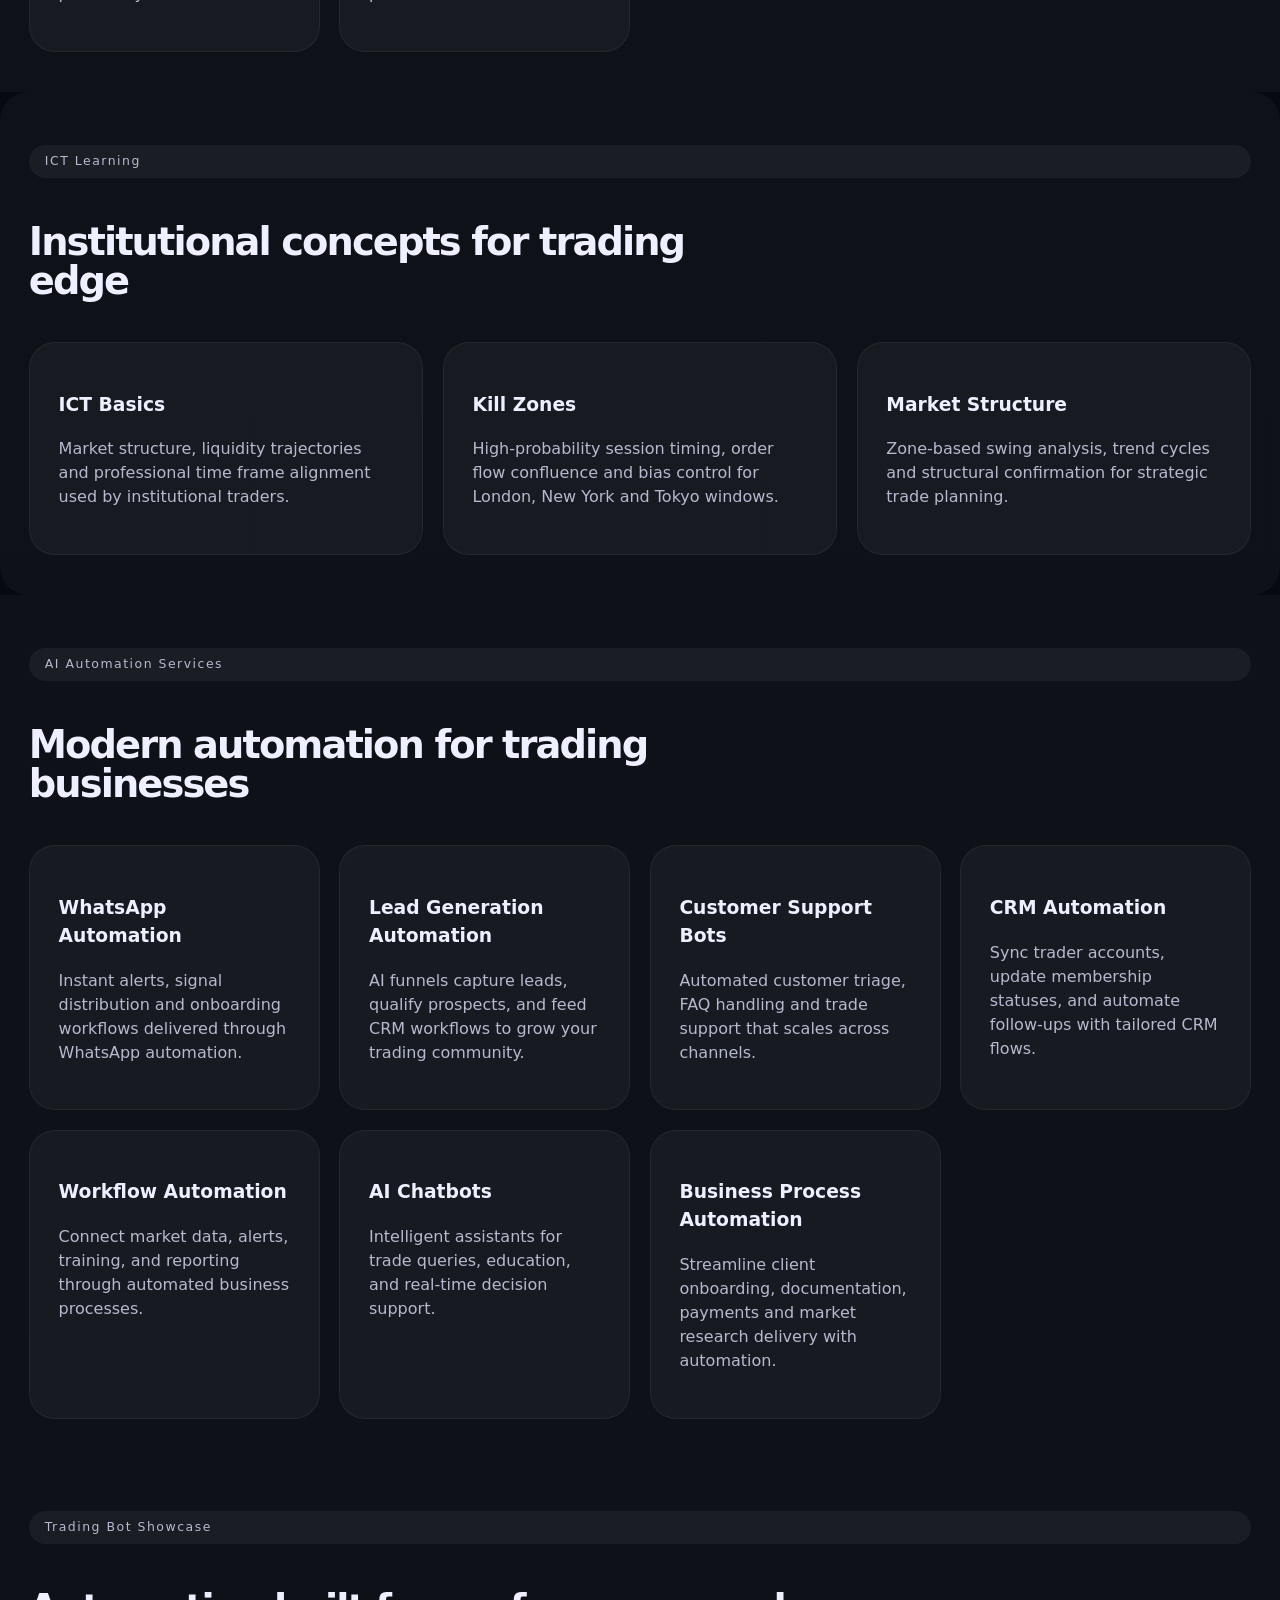
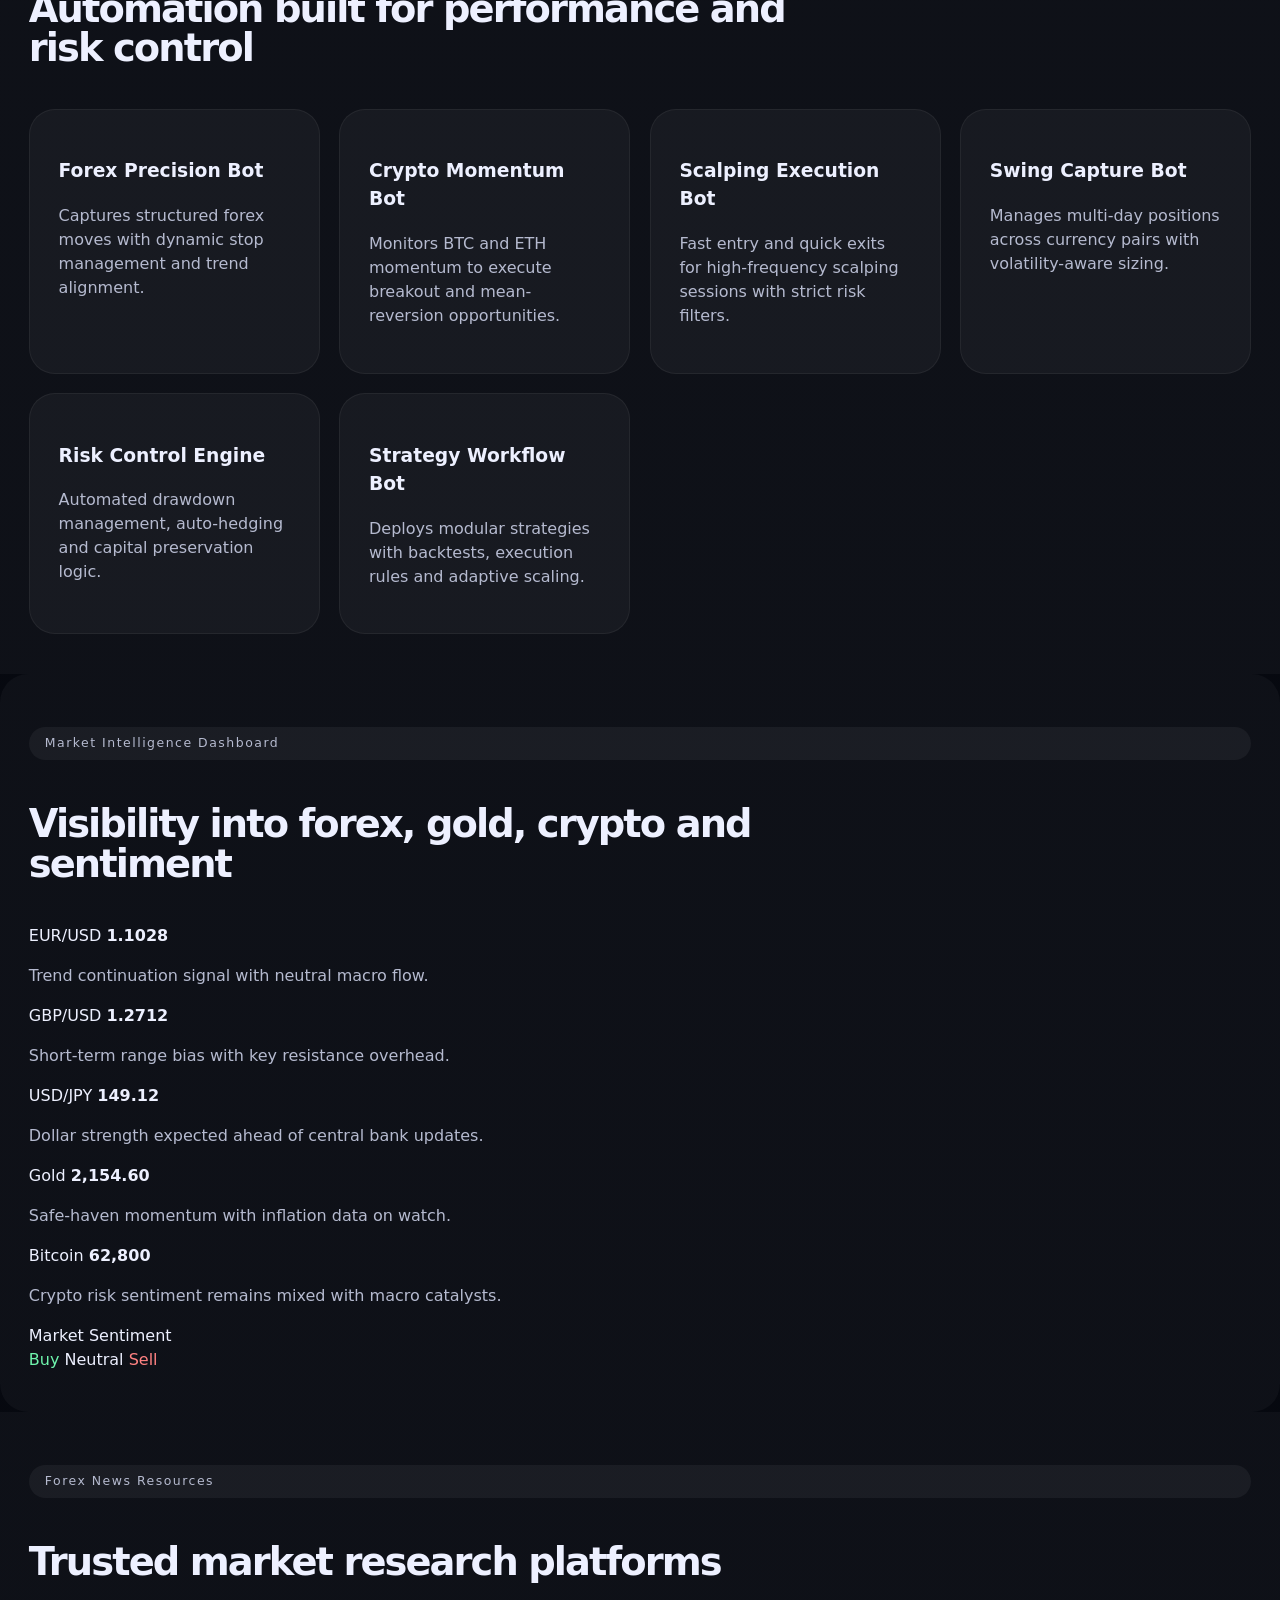
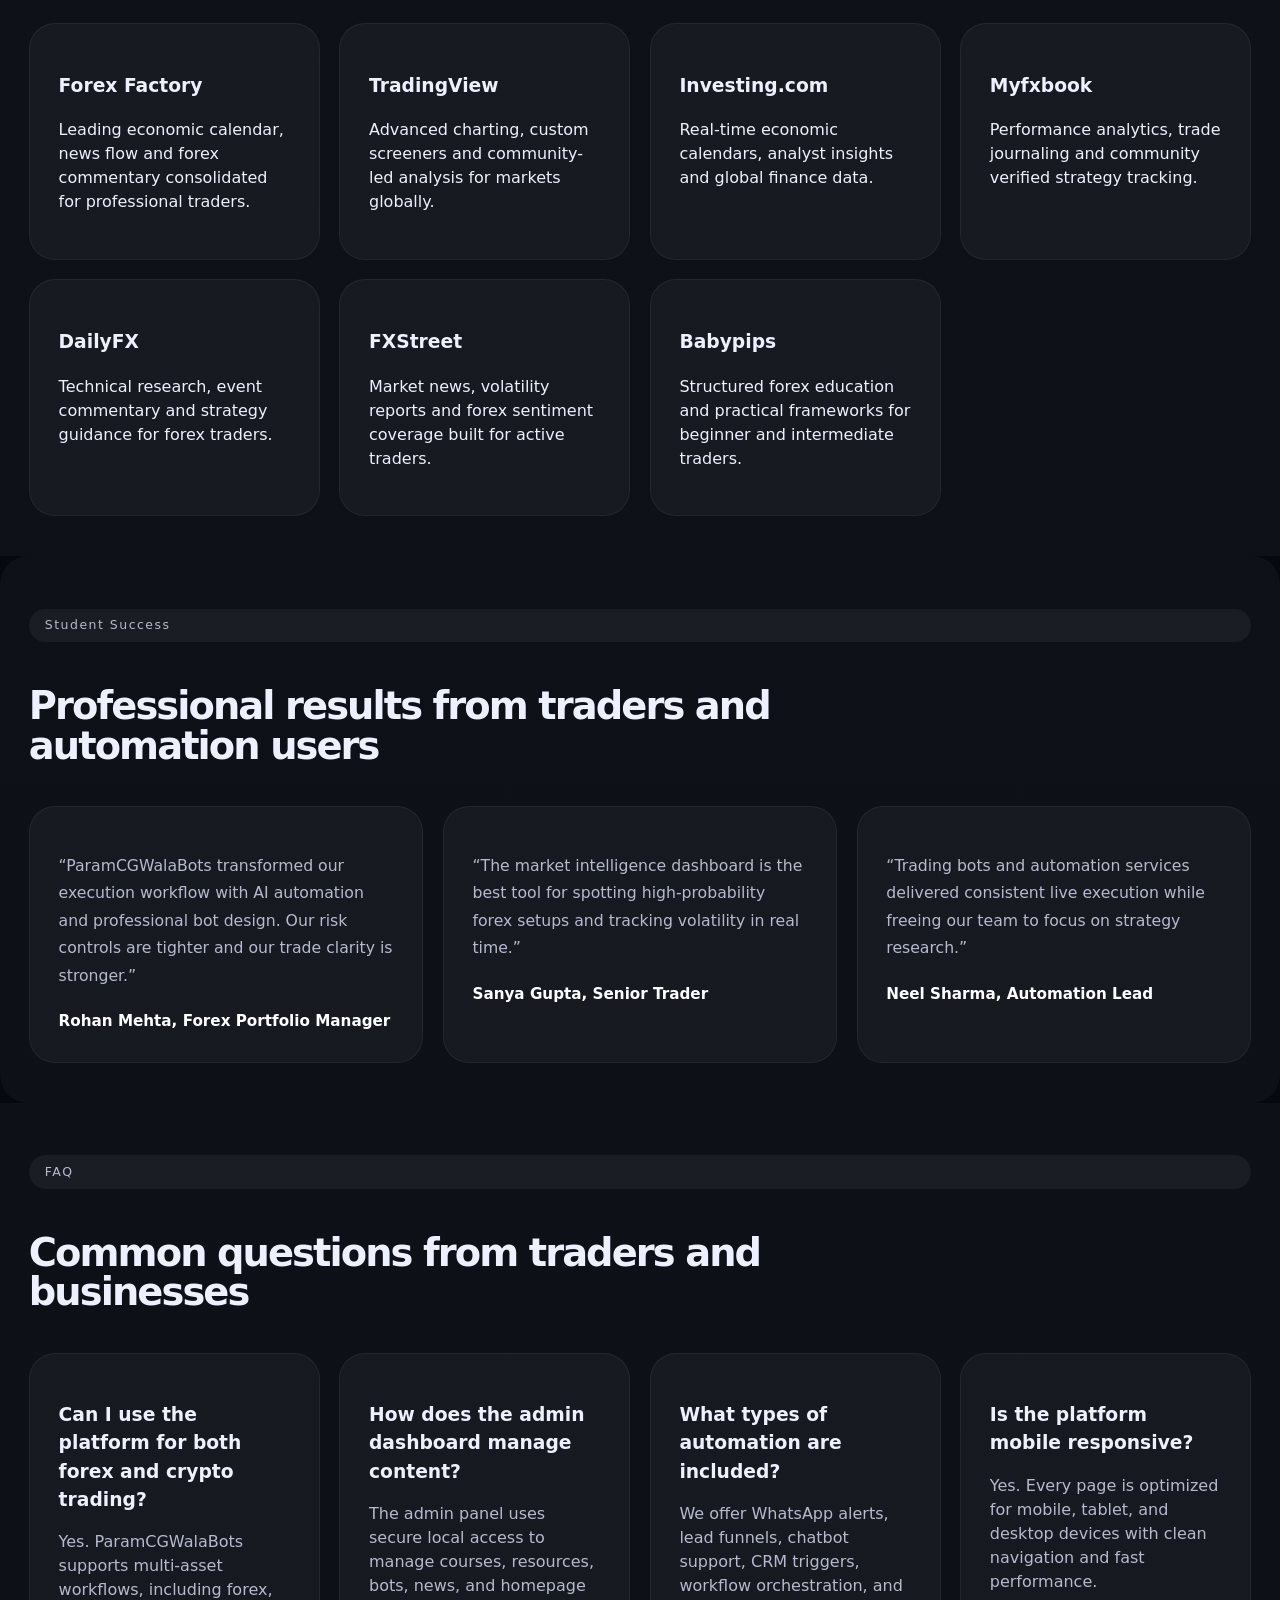
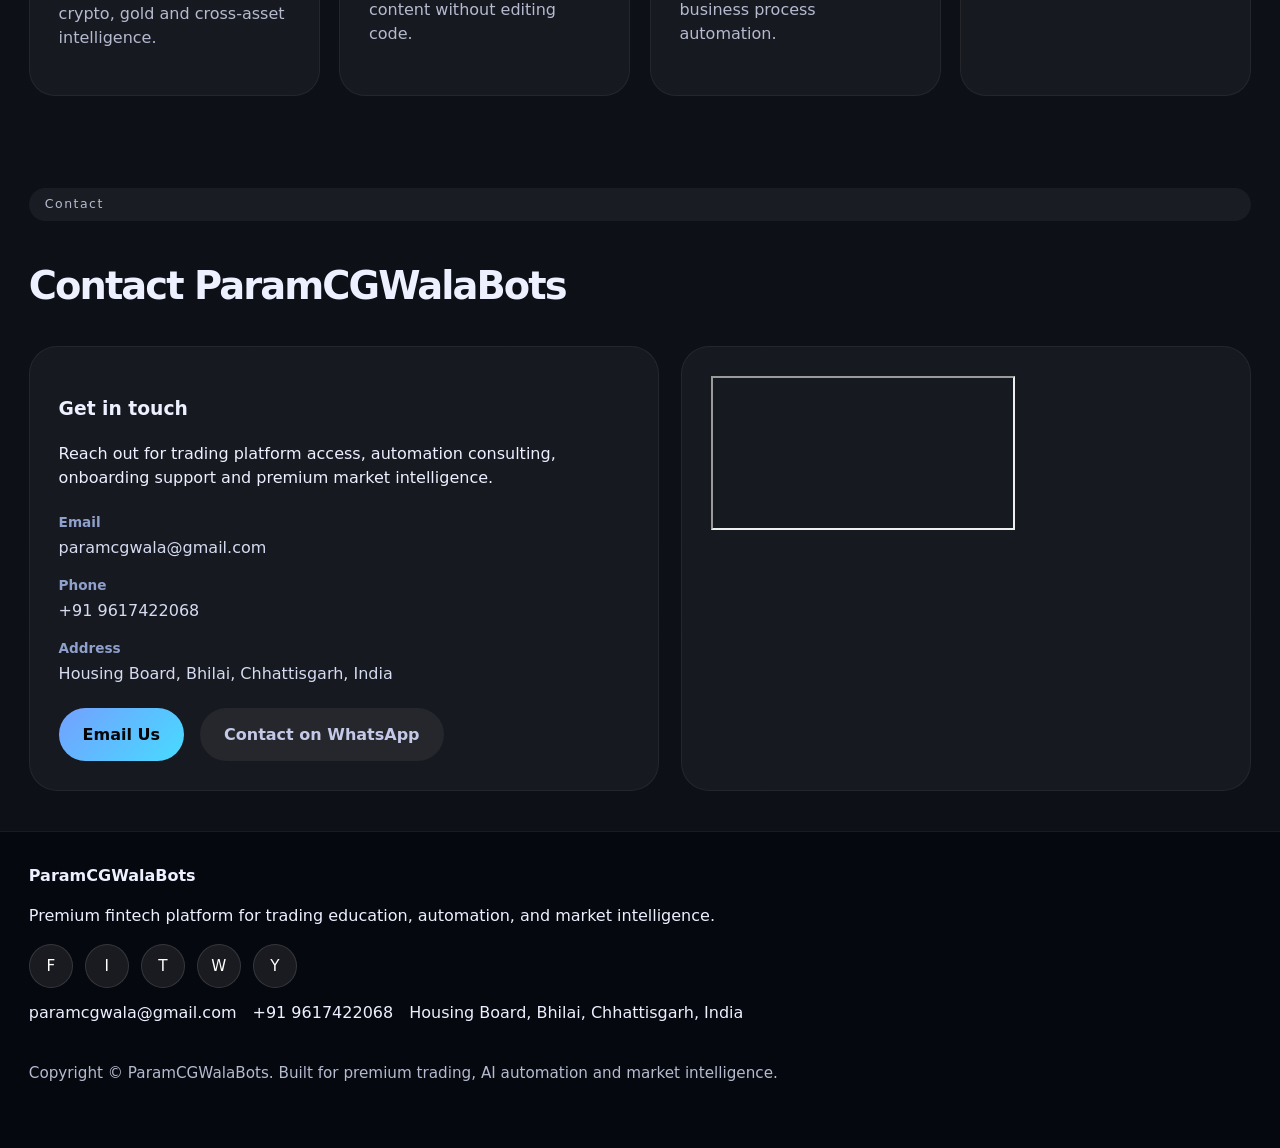
==== commit 5a567b5e: "Updated website content and design" ====
--- a/index.html
+++ b/index.html
@@ -24,7 +24,12 @@
           <span>Trading • Forex • AI Automation • Market Intelligence</span>
         </div>
       </div>
-      <nav class="nav-links">
+      <button class="hamburger-menu" id="hamburger" aria-label="Toggle navigation menu" aria-expanded="false" aria-controls="nav-menu">
+        <span></span>
+        <span></span>
+        <span></span>
+      </button>
+      <nav class="nav-links" id="nav-menu">
         <a href="index.html">Home</a>
         <a href="courses.html">Courses</a>
         <a href="trading-bots.html">Trading Bots</a>
@@ -32,6 +37,7 @@
         <a href="intelligence.html">Market Intelligence</a>
         <a href="resources.html">Resources</a>
         <a href="contact.html">Contact</a>
+        <button class="theme-toggle" id="theme-toggle" aria-label="Toggle dark/light mode">☀️</button>
         <a class="button button-outline admin-link hidden" href="admin.html">Admin</a>
         <a class="button button-soft" href="login.html">Login</a>
         <a class="button button-primary" href="signup.html">Signup</a>
--- a/styles.css
+++ b/styles.css
@@ -6,7 +6,25 @@
   line-height: 1.5;
   color: #edf0ff;
   background: #06080f;
-}
+  --bg-primary: #06080f;
+  --bg-secondary: #0a0d14;
+  --text-primary: #edf0ff;
+  --text-secondary: #b5bacf;
+  --border-color: rgba(255, 255, 255, 0.06);
+  --accent-primary: #6b79ff;
+  --accent-secondary: #3ed9ff;
+}
+body.light-mode {
+  --bg-primary: #ffffff;
+  --bg-secondary: #f5f5f7;
+  --text-primary: #1a1a1a;
+  --text-secondary: #666666;
+  --border-color: rgba(0, 0, 0, 0.1);
+  color: var(--text-primary);
+  background: var(--bg-primary);
+}
+body.light-mode a { color: inherit; }
+body.light-mode input, body.light-mode textarea { background: var(--bg-secondary); color: var(--text-primary); border-color: var(--border-color); }
 * {
   box-sizing: border-box;
 }
@@ -33,7 +51,40 @@
   align-items: center;
   gap: 1rem;
   padding: 1.4rem 1.8rem;
-}
+  position: relative;
+}
+.hamburger-menu {
+  display: none;
+  flex-direction: column;
+  gap: 6px;
+  background: none;
+  border: none;
+  cursor: pointer;
+  padding: 0.5rem;
+  z-index: 40;
+}
+.hamburger-menu span {
+  width: 24px;
+  height: 2px;
+  background: var(--text-primary);
+  transition: all 0.3s ease;
+  display: block;
+}
+.hamburger-menu.active span:nth-child(1) { transform: rotate(45deg) translate(10px, 10px); }
+.hamburger-menu.active span:nth-child(2) { opacity: 0; }
+.hamburger-menu.active span:nth-child(3) { transform: rotate(-45deg) translate(8px, -8px); }
+.theme-toggle {
+  background: none;
+  border: 1px solid var(--border-color);
+  color: var(--text-primary);
+  padding: 0.6rem 1rem;
+  border-radius: 999px;
+  cursor: pointer;
+  transition: all 0.2s ease;
+  font-weight: 600;
+  font-size: 0.85rem;
+}
+.theme-toggle:hover { background: rgba(255, 255, 255, 0.08); }
 .brand {
   display: flex;
   align-items: center;
@@ -53,6 +104,19 @@
   flex-wrap: wrap;
   gap: 1rem;
   align-items: center;
+  transition: all 0.3s ease;
+}
+.mobile-nav-open .nav-links {
+  position: absolute;
+  top: 100%;
+  left: 0;
+  right: 0;
+  flex-direction: column;
+  background: var(--bg-secondary);
+  border-bottom: 1px solid var(--border-color);
+  padding: 1rem;
+  gap: 0.5rem;
+  z-index: 35;
 }
 .nav-links a { color: #d8dff8; transition: color 0.2s ease; }
 .nav-links a:hover, .nav-links a.active { color: #fff; }
@@ -172,7 +236,18 @@
 .metric-card span, .metric-card p { color: #a7aecd; }
 .metric-card strong { display: block; margin: 0.9rem 0; font-size: 2rem; }
 .dashboard-block { margin-top: 2rem; }
-.inline-panel { display: flex; justify-content: space-between; align-items: center; gap: 1rem; margin-bottom: 1rem; }
+.inline-panel { display: flex; justify-content: space-between; align-items: center; gap: 1rem; margin-bottom: 1rem; flex-wrap: wrap; }
+.manage-actions { display: flex; gap: 1rem; flex-wrap: wrap; }
+.category-actions { display: flex; flex-wrap: wrap; gap: 0.8rem; margin-bottom: 1.5rem; }
+.category-actions button { padding: 0.7rem 1.2rem; font-size: 0.9rem; }
+.admin-search-box { display: flex; gap: 0.8rem; margin: 1.5rem 0; padding: 1.2rem 1.8rem; background: rgba(255, 255, 255, 0.03); border-radius: 18px; border: 1px solid rgba(255,255,255,0.08); }
+.admin-search-box input { flex: 1; background: transparent; border: none; color: var(--text-primary); outline: none; }
+.admin-search-box input::placeholder { color: #666; }
+.admin-search-box button { padding: 0.7rem 1.2rem; background: rgba(100, 150, 255, 0.2); border: 1px solid rgba(100, 150, 255, 0.4); border-radius: 12px; color: #74a0ff; cursor: pointer; font-weight: 600; transition: all 0.2s ease; }
+.admin-search-box button:hover { background: rgba(100, 150, 255, 0.3); }
+.export-backup-section { display: flex; gap: 0.8rem; padding: 1.2rem 1.8rem; background: rgba(111, 245, 173, 0.08); border: 1px solid rgba(111, 245, 173, 0.2); border-radius: 18px; margin: 1.5rem 0; flex-wrap: wrap; }
+.export-backup-section button { padding: 0.7rem 1.2rem; background: rgba(111, 245, 173, 0.2); border: 1px solid rgba(111, 245, 173, 0.4); border-radius: 12px; color: #6ff5ad; cursor: pointer; font-weight: 600; transition: all 0.2s ease; }
+.export-backup-section button:hover { background: rgba(111, 245, 173, 0.3); }
 .table-card { overflow-x: auto; border-radius: 24px; border: 1px solid rgba(255,255,255,0.08); }
 table { width: 100%; border-collapse: collapse; }
 th, td { padding: 1rem 1.2rem; text-align: left; }
@@ -264,6 +339,13 @@
 @media (max-width: 1100px) {
   .hero, .contact-panel .contact-grid, .dashboard-shell, .auth-panel, .dashboard-grid { grid-template-columns: 1fr; }
   .dashboard-sidebar { position: relative; min-height: auto; border-right: none; }
+  .hamburger-menu { display: flex; }
+  .nav-links { display: none; }
+  .mobile-nav-open .nav-links { display: flex; }
+  .hero-panel { order: -1; }
+  .hero { padding: 1.75rem 1rem 1rem; }
+  .topbar { flex-wrap: wrap; }
+  .nav-links { justify-content: center; }
 }
 @media (max-width: 860px) {
   .topbar, .auth-header, .dashboard-header, .site-shell, .auth-panel, .dashboard-main { padding-left: 1rem; padding-right: 1rem; }
@@ -271,6 +353,10 @@
   .hero-panel, .auth-card, .auth-info, .dashboard-main { padding: 1.4rem; }
   .hero-actions, .hero-links { flex-direction: column; }
   .nav-links { justify-content: flex-start; }
+  .footer-links, .social-icons { justify-content: flex-start; }
+  .hamburger-menu { display: flex; }
+  .nav-links { display: none; }
+  .mobile-nav-open .nav-links { position: absolute; top: 100%; left: 0; right: 0; display: flex; flex-direction: column; background: rgba(6, 8, 15, 0.95); border-bottom: 1px solid rgba(255,255,255,0.08); padding: 1rem; gap: 0.5rem; z-index: 35; }
 }
 @media (max-width: 620px) {
   .topbar, .auth-header, .dashboard-header { flex-direction: column; align-items: stretch; }
@@ -279,4 +365,7 @@
   .float-contact { left: 0.75rem; right: 0.75rem; }
   .map-card iframe { min-height: 240px; }
   .footer-links { justify-content: flex-start; }
-}
+  .footer-links a { width: auto; }
+  .admin-search-box { flex-direction: column; }
+  .export-backup-section { flex-direction: column; }
+}
